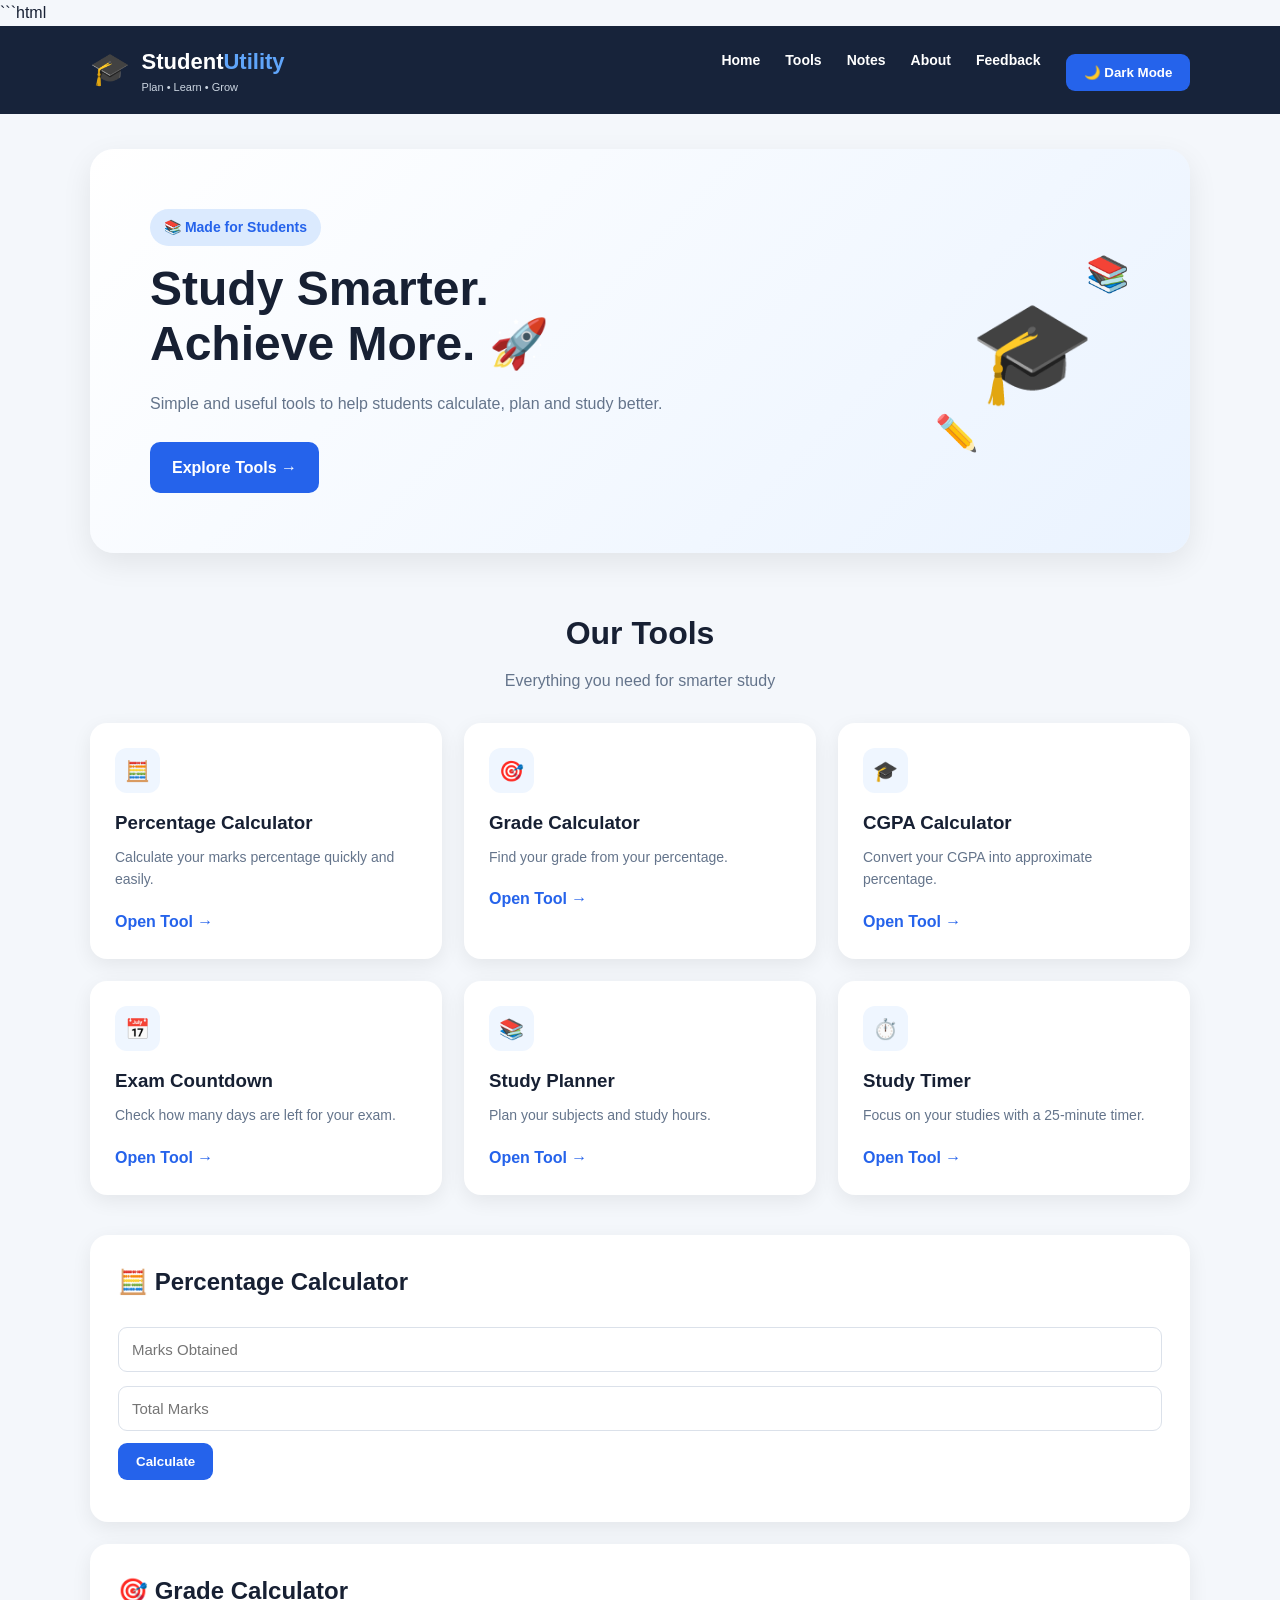
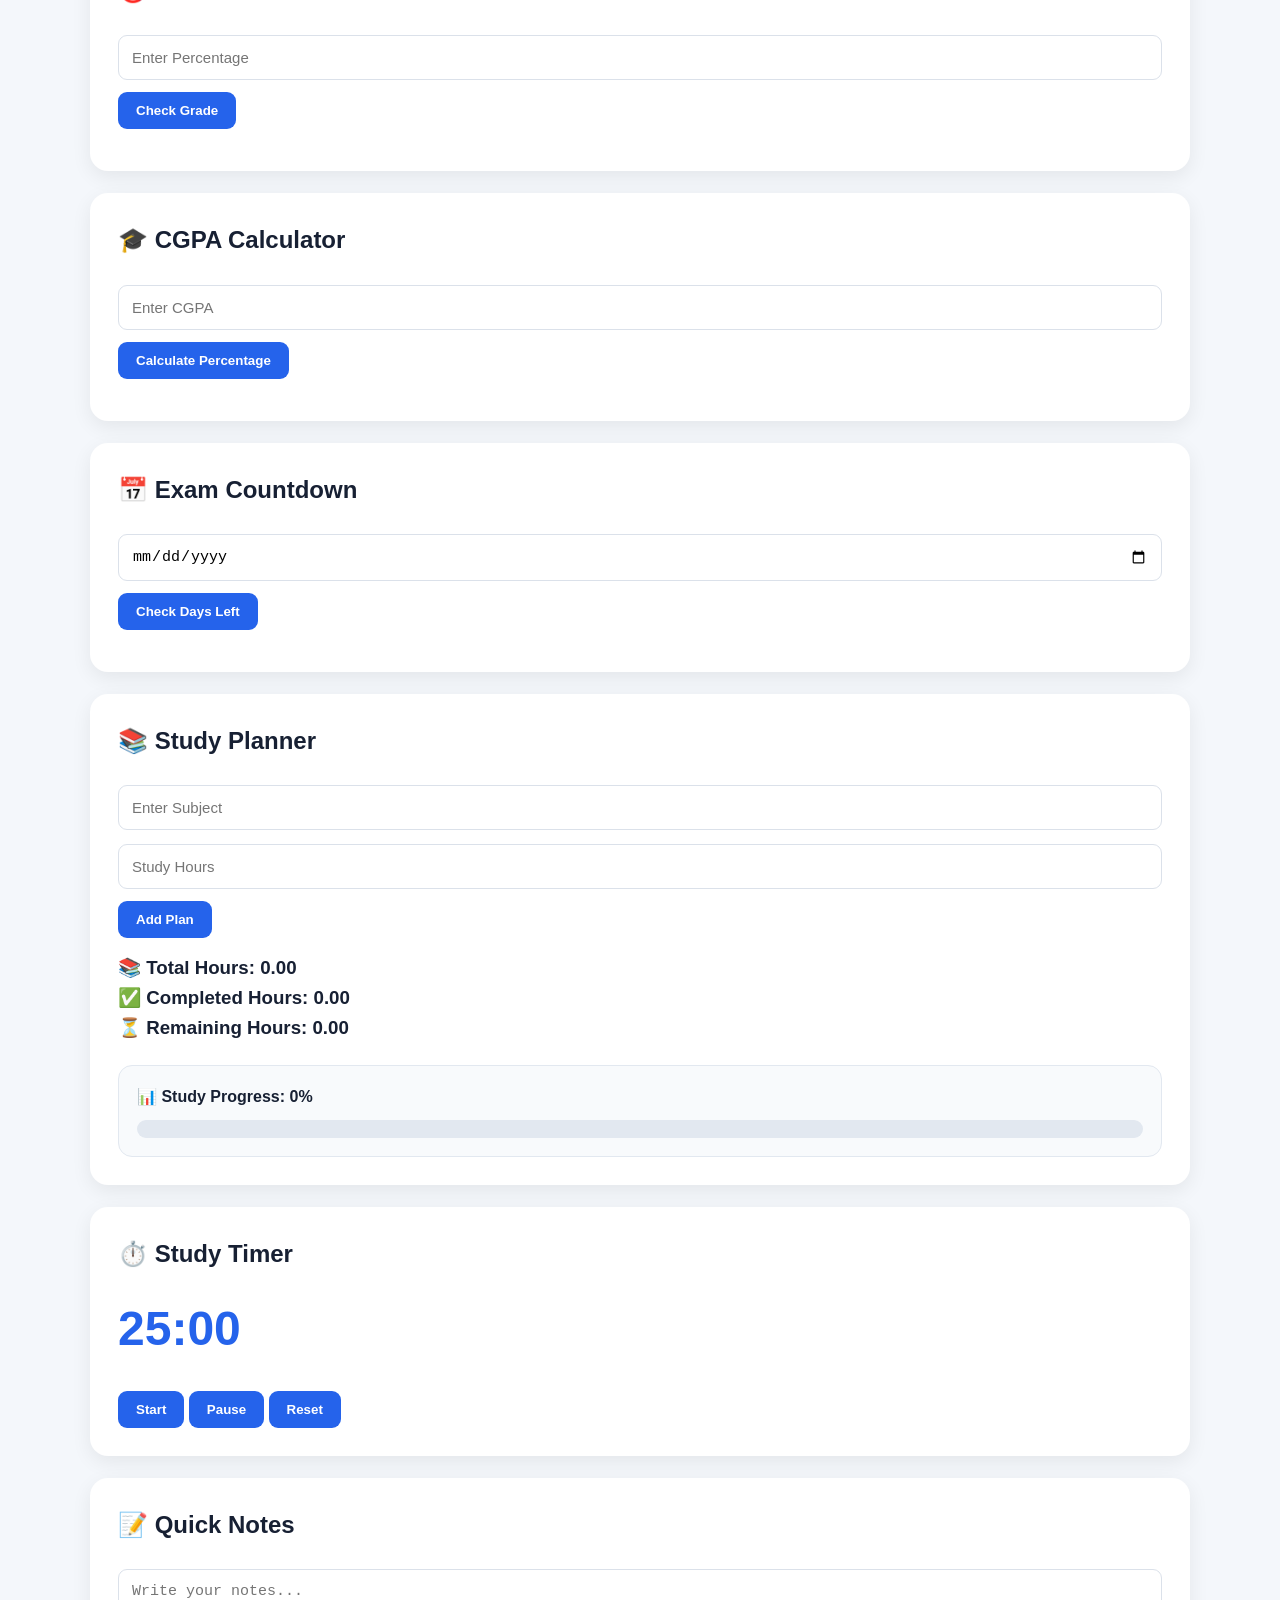
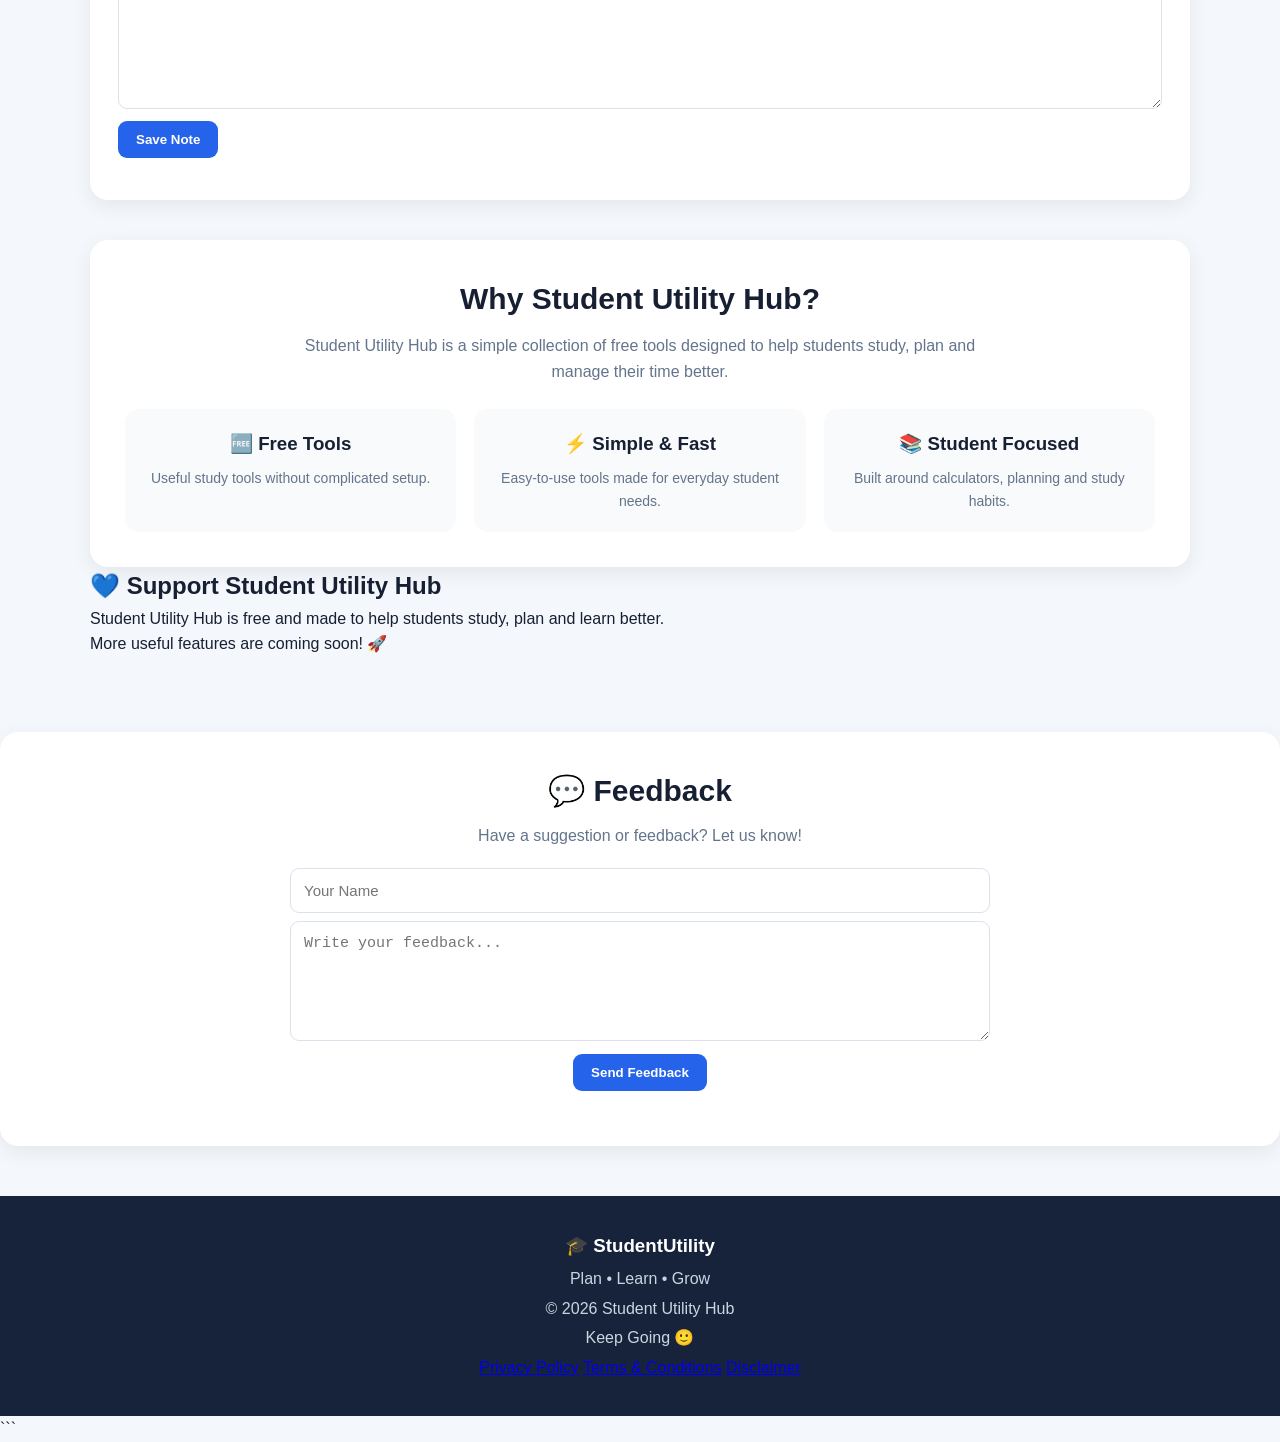
==== index.html @ b2cf3987 "Update index.html" ====
```html
<!DOCTYPE html>
<html lang="en">

<head>
    <meta charset="UTF-8">

    <meta name="viewport"
        content="width=device-width, initial-scale=1.0">

    <meta name="description"
        content="Student Utility Hub - Free calculators, study timer, notes, planner and exam countdown tools for students.">
    <meta name="google-site-verification" content="WSGTvMQneNK2S_D_7xHxpLK2YnnY4hCCUYfjPoecgow" />
    
    <meta name="keywords"
        content="student tools, percentage calculator, CGPA calculator, grade calculator, study planner, study timer">

    <meta name="author"
        content="Student Utility Hub">

    <meta name="robots"
        content="index, follow">

   <title>Student Utility Hub - Free Student Tools & Study Calculator</title>

    <link rel="stylesheet" href="style.css">
</head>

<body>

<header>

    <div class="brand">

        <div class="brand-icon">🎓</div>

        <div>
            <h1>Student<span>Utility</span></h1>
            <p>Plan • Learn • Grow</p>
        </div>

    </div>

    <nav>

        <a href="#home">Home</a>
        <a href="#tools">Tools</a>
        <a href="#notes">Notes</a>
        <a href="#about">About</a>
        <a href="#contact">Feedback</a>

        <button
            id="themeToggle"
            type="button"
            onclick="toggleTheme()">
            🌙 Dark Mode
        </button>

    </nav>

</header>


<main>

    <!-- HERO -->

    <section class="hero" id="home">

        <div class="hero-content">

            <span class="badge">
                📚 Made for Students
            </span>

            <h2>
                Study Smarter.<br>
                Achieve More. 🚀
            </h2>

            <p>
                Simple and useful tools to help students
                calculate, plan and study better.
            </p>

            <a href="#tools" class="hero-button">
                Explore Tools →
            </a>

        </div>

        <div class="hero-visual">
            🎓
            <span>📚</span>
            <span>✏️</span>
        </div>

    </section>


    <!-- TOOLS -->

    <section class="tools" id="tools">

        <h2>Our Tools</h2>

        <p class="section-subtitle">
            Everything you need for smarter study
        </p>

        <div class="tool-container">

            <!-- PERCENTAGE -->

            <div class="tool-card">

                <div class="tool-icon">
                    🧮
                </div>

                <h3>
                    Percentage Calculator
                </h3>

                <p>
                    Calculate your marks percentage
                    quickly and easily.
                </p>

                <a href="#percentage">
                    Open Tool →
                </a>

            </div>


            <!-- GRADE -->

            <div class="tool-card">

                <div class="tool-icon">
                    🎯
                </div>

                <h3>
                    Grade Calculator
                </h3>

                <p>
                    Find your grade from your
                    percentage.
                </p>

                <a href="#grade">
                    Open Tool →
                </a>

            </div>


            <!-- CGPA -->

            <div class="tool-card">

                <div class="tool-icon">
                    🎓
                </div>

                <h3>
                    CGPA Calculator
                </h3>

                <p>
                    Convert your CGPA into
                    approximate percentage.
                </p>

                <a href="#cgpa-section">
                    Open Tool →
                </a>

            </div>


            <!-- COUNTDOWN -->

            <div class="tool-card">

                <div class="tool-icon">
                    📅
                </div>

                <h3>
                    Exam Countdown
                </h3>

                <p>
                    Check how many days are
                    left for your exam.
                </p>

                <a href="#countdown">
                    Open Tool →
                </a>

            </div>


            <!-- PLANNER -->

            <div class="tool-card">

                <div class="tool-icon">
                    📚
                </div>

                <h3>
                    Study Planner
                </h3>

                <p>
                    Plan your subjects and
                    study hours.
                </p>

                <a href="#planner">
                    Open Tool →
                </a>

            </div>


            <!-- TIMER -->

            <div class="tool-card">

                <div class="tool-icon">
                    ⏱️
                </div>

                <h3>
                    Study Timer
                </h3>

                <p>
                    Focus on your studies with
                    a 25-minute timer.
                </p>

                <a href="#timer">
                    Open Tool →
                </a>

            </div>

        </div>

    </section>


    <!-- PERCENTAGE CALCULATOR -->

    <section class="calculator"
        id="percentage">

        <h2>
            🧮 Percentage Calculator
        </h2>

        <input
            type="number"
            id="obtained"
            placeholder="Marks Obtained">

        <input
            type="number"
            id="total"
            placeholder="Total Marks">

        <button
            type="button"
            onclick="calculatePercentage()">
            Calculate
        </button>

        <h3 id="result"></h3>

    </section>


    <!-- GRADE CALCULATOR -->

    <section class="calculator"
        id="grade">

        <h2>
            🎯 Grade Calculator
        </h2>

        <input
            type="number"
            id="gradeMarks"
            placeholder="Enter Percentage">

        <button
            type="button"
            onclick="calculateGrade()">
            Check Grade
        </button>

        <h3 id="gradeResult"></h3>

    </section>


    <!-- CGPA CALCULATOR -->

    <section class="calculator"
        id="cgpa-section">

        <h2>
            🎓 CGPA Calculator
        </h2>

        <input
            type="number"
            id="cgpaInput"
            min="0"
            max="10"
            step="0.01"
            placeholder="Enter CGPA">

        <button
            type="button"
            onclick="calculateCGPA()">
            Calculate Percentage
        </button>

        <h3 id="cgpaResult"></h3>

    </section>


    <!-- EXAM COUNTDOWN -->

    <section class="calculator"
        id="countdown">

        <h2>
            📅 Exam Countdown
        </h2>

        <input
            type="date"
            id="examDate">

        <button
            type="button"
            onclick="calculateCountdown()">
            Check Days Left
        </button>

        <h3 id="countdownResult"></h3>

    </section>


    <!-- STUDY PLANNER -->

    <section class="planner"
        id="planner">

        <h2>
            📚 Study Planner
        </h2>

        <input
            type="text"
            id="subject"
            placeholder="Enter Subject">

        <input
            type="number"
            id="hours"
            placeholder="Study Hours">

        <button
            type="button"
            onclick="addPlan()">
            Add Plan
        </button>

        <div id="planList"></div>

        <h3 id="totalHours">
            Total Study Hours: 0
        </h3>

        <div class="progress-box">

            <p id="progressText">
                📊 Study Progress: 0%
            </p>

            <div class="progress-bar">
                <div id="progressFill"></div>
            </div>

        </div>

    </section>


    <!-- TIMER -->

    <section class="timer"
        id="timer">

        <h2>
            ⏱️ Study Timer
        </h2>

        <div id="time">
            25:00
        </div>

        <button
            type="button"
            onclick="startTimer()">
            Start
        </button>

        <button
            type="button"
            onclick="pauseTimer()">
            Pause
        </button>

        <button
            type="button"
            onclick="resetTimer()">
            Reset
        </button>

    </section>


    <!-- NOTES -->

    <section class="notes"
        id="notes">

        <h2>
            📝 Quick Notes
        </h2>

        <textarea
            id="noteText"
            placeholder="Write your notes..."></textarea>

        <button
            type="button"
            onclick="saveNote()">
            Save Note
        </button>

        <p id="noteStatus"></p>

    </section>


    <!-- ABOUT SECTION -->

    <section class="about"
        id="about">

        <h2>
            Why Student Utility Hub?
        </h2>

        <p>
            Student Utility Hub is a simple collection of free
            tools designed to help students study, plan and
            manage their time better.
        </p>

        <div class="about-cards">

            <div class="about-card">

                <h3>
                    🆓 Free Tools
                </h3>

                <p>
                    Useful study tools without complicated setup.
                </p>

            </div>


            <div class="about-card">

                <h3>
                    ⚡ Simple & Fast
                </h3>

                <p>
                    Easy-to-use tools made for everyday student needs.
                </p>

            </div>


            <div class="about-card">

                <h3>
                    📚 Student Focused
                </h3>

                <p>
                    Built around calculators, planning and study habits.
                </p>

            </div>

        </div>

    </section>


    <!-- SUPPORT SECTION -->

    <section class="support">

        <h2>
            💙 Support Student Utility Hub
        </h2>

        <p>
            Student Utility Hub is free and made to help students
            study, plan and learn better.
        </p>

        <p>
            More useful features are coming soon! 🚀
        </p>

    </section>

</main>


<!-- CONTACT / FEEDBACK -->

<section class="contact"
    id="contact">

    <h2>
        💬 Feedback
    </h2>

    <p>
        Have a suggestion or feedback?
        Let us know!
    </p>

    <input
        type="text"
        id="feedbackName"
        placeholder="Your Name">

    <textarea
        id="feedbackText"
        placeholder="Write your feedback..."></textarea>

    <button
        type="button"
        onclick="sendFeedback()">
        Send Feedback
    </button>

    <p id="feedbackStatus"></p>

</section>


<!-- FOOTER -->

<footer>

    <div>

        <h3>
            🎓 StudentUtility
        </h3>

        <p>
            Plan • Learn • Grow
        </p>

    </div>

    <p>
        © 2026 Student Utility Hub
    </p>

    <p>
        Keep Going 🙂
    </p>
<div class="footer-links">

    <a href="privacy.html">Privacy Policy</a>

    <a href="terms.html">Terms & Conditions</a>

    <a href="disclaimer.html">Disclaimer</a>

</div>
</footer>


<script src="script.js"></script>

</body>

</html>
```
---- style.css ----
* {
    box-sizing: border-box;
    margin: 0;
    padding: 0;
}

html {
    scroll-behavior: smooth;
}

body {
    font-family: Arial, sans-serif;
    background: #f4f7fb;
    color: #172033;
    line-height: 1.6;
}

/* HEADER */

header {
    background: #17233a;
    color: white;
    padding: 18px 7%;
    display: flex;
    align-items: center;
    justify-content: space-between;
}

.brand {
    display: flex;
    align-items: center;
    gap: 12px;
}

.brand-icon {
    font-size: 32px;
}

.brand h1 {
    font-size: 22px;
}

.brand h1 span {
    color: #60a5fa;
}

.brand p {
    font-size: 11px;
    color: #cbd5e1;
}

nav {
    display: flex;
    gap: 25px;
}

nav a {
    color: white;
    text-decoration: none;
    font-weight: bold;
    font-size: 14px;
}

nav a:hover {
    color: #60a5fa;
}


/* MAIN */

main {
    max-width: 1150px;
    margin: auto;
    padding: 35px 25px;
}


/* HERO */

.hero {
    min-height: 380px;
    background: linear-gradient(135deg, #ffffff, #eaf3ff);
    border-radius: 24px;
    padding: 60px;
    display: flex;
    align-items: center;
    justify-content: space-between;
    box-shadow: 0 10px 30px rgba(0, 0, 0, 0.08);
    margin-bottom: 55px;
}

.hero-content {
    max-width: 600px;
}

.badge {
    display: inline-block;
    background: #dbeafe;
    color: #2563eb;
    padding: 7px 14px;
    border-radius: 20px;
    font-size: 14px;
    font-weight: bold;
    margin-bottom: 15px;
}

.hero h2 {
    font-size: 48px;
    line-height: 1.15;
    margin-bottom: 20px;
}

.hero-content > p:not(.badge) {
    color: #64748b;
    margin-bottom: 25px;
}

.hero-button {
    display: inline-block;
    background: #2563eb;
    color: white;
    padding: 13px 22px;
    border-radius: 10px;
    text-decoration: none;
    font-weight: bold;
}

.hero-button:hover {
    background: #1d4ed8;
}

.hero-visual {
    font-size: 100px;
    position: relative;
    padding: 35px;
}

.hero-visual span {
    position: absolute;
    font-size: 35px;
}

.hero-visual span:first-of-type {
    top: 10px;
    right: 0;
}

.hero-visual span:last-of-type {
    bottom: 5px;
    left: 0;
}


/* TOOLS */

.tools {
    margin-bottom: 40px;
}

.tools h2 {
    text-align: center;
    font-size: 32px;
}

.section-subtitle {
    text-align: center;
    color: #64748b;
    margin: 8px 0 30px;
}

.tool-container {
    display: grid;
    grid-template-columns: repeat(3, 1fr);
    gap: 22px;
}

.tool-card {
    background: white;
    padding: 25px;
    border-radius: 17px;
    box-shadow: 0 6px 20px rgba(0, 0, 0, 0.07);
    transition: 0.25s;
}

.tool-card:hover {
    transform: translateY(-6px);
    box-shadow: 0 12px 28px rgba(0, 0, 0, 0.12);
}

.tool-icon {
    width: 45px;
    height: 45px;
    display: flex;
    align-items: center;
    justify-content: center;
    background: #eff6ff;
    color: #2563eb;
    border-radius: 12px;
    font-weight: bold;
    font-size: 20px;
    margin-bottom: 15px;
}

.tool-card h3 {
    margin-bottom: 8px;
}

.tool-card p {
    color: #64748b;
    font-size: 14px;
    margin-bottom: 18px;
}

.tool-card a {
    color: #2563eb;
    font-weight: bold;
    text-decoration: none;
}


/* CALCULATORS */

.calculator,
.planner,
.timer,
.notes {
    background: white;
    padding: 28px;
    border-radius: 18px;
    margin-top: 22px;
    box-shadow: 0 6px 20px rgba(0, 0, 0, 0.07);
}

.calculator h2,
.planner h2,
.timer h2,
.notes h2 {
    margin-bottom: 18px;
}

input,
textarea {
    width: 100%;
    padding: 13px;
    margin: 7px 0;
    border: 1px solid #dbe1ea;
    border-radius: 9px;
    font-size: 15px;
    outline: none;
}

input:focus,
textarea:focus {
    border-color: #2563eb;
}

textarea {
    min-height: 140px;
    resize: vertical;
}

button {
    border: none;
    background: #2563eb;
    color: white;
    padding: 11px 18px;
    border-radius: 9px;
    cursor: pointer;
    font-weight: bold;
    margin-top: 5px;
}

button:hover {
    background: #1d4ed8;
    transform: translateY(-1px);
}

#time {
    font-size: 48px;
    font-weight: bold;
    margin: 18px 0;
    color: #2563eb;
}


/* FOOTER */

footer {
    margin-top: 50px;
    padding: 35px 20px;
    background: #17233a;
    color: white;
    text-align: center;
}

footer h3 {
    margin-bottom: 5px;
}

footer p {
    color: #cbd5e1;
    margin: 4px;
}


/* MOBILE */

@media (max-width: 750px) {

    header {
        flex-direction: column;
        gap: 15px;
        text-align: center;
    }

    nav {
        gap: 15px;
    }

    main {
        padding: 20px 14px;
    }

    .hero {
        padding: 40px 25px;
        text-align: center;
        flex-direction: column;
    }

    .hero h2 {
        font-size: 36px;
    }

    .hero-visual {
        font-size: 70px;
    }

    .tool-container {
        grid-template-columns: 1fr;
    }

       .calculator,
    .planner,
    .timer,
    .notes {
        padding: 22px;
    }

} /* MOBILE MEDIA END */


/* =========================
   STEP 21 - FINAL POLISH
========================= */
.calculator,
.planner,
.timer,
.notes {
    transition: transform 0.25s ease, box-shadow 0.25s ease;
}

.calculator:hover,
.planner:hover,
.timer:hover,
.notes:hover {
    transform: translateY(-3px);
    box-shadow: 0 12px 30px rgba(0, 0, 0, 0.10);
}

button {
    transition: all 0.2s ease;
}

button:active {
    transform: scale(0.97);
}

input,
textarea {
    transition: border-color 0.2s ease, box-shadow 0.2s ease;
}

input:focus,
textarea:focus {
    box-shadow: 0 0 0 3px rgba(37, 99, 235, 0.10);
}

#result,
#gradeResult,
#cgpaResult,
#countdownResult,
#noteStatus {
    margin-top: 14px;
    font-weight: bold;
}

#planList {
    margin-top: 15px;
}

#planList p,
#planList div {
    background: #eff6ff;
    padding: 10px 12px;
    border-radius: 8px;
    margin-top: 8px;
}

@media (max-width: 500px) {

    .hero h2 {
        font-size: 30px;
    }

    .hero {
        min-height: 330px;
    }

    nav {
        flex-wrap: wrap;
        justify-content: center;
    }

    button {
        width: 100%;
    }

    #time {
        font-size: 40px;
    }
}
/* =========================
   DARK MODE
========================= */

body.dark-mode {
    background: #0f172a;
    color: #e2e8f0;
}

body.dark-mode header {
    background: #020617;
}

body.dark-mode .hero {
    background: linear-gradient(135deg, #1e293b, #172554);
}

body.dark-mode .hero-content > p:not(.badge),
body.dark-mode .section-subtitle,
body.dark-mode .tool-card p {
    color: #cbd5e1;
}

body.dark-mode .tool-card,
body.dark-mode .calculator,
body.dark-mode .planner,
body.dark-mode .timer,
body.dark-mode .notes {
    background: #1e293b;
    color: #e2e8f0;
}

body.dark-mode input,
body.dark-mode textarea {
    background: #0f172a;
    color: #e2e8f0;
    border-color: #475569;
}

body.dark-mode input::placeholder,
body.dark-mode textarea::placeholder {
    color: #94a3b8;
}

body.dark-mode footer {
    background: #020617;
}

body.dark-mode .tool-icon {
    background: #172554;
}

body.dark-mode #time {
    color: #60a5fa;
}
/* =========================
   STEP 26 - PLANNER POLISH
========================= */

.progress-box {
    margin-top: 22px;
    padding: 18px;
    background: #f8fafc;
    border-radius: 14px;
    border: 1px solid #e2e8f0;
}

.progress-box p {
    font-size: 16px;
    font-weight: bold;
    margin-bottom: 10px;
}

.progress-bar {
    width: 100%;
    height: 18px;
    background: #e2e8f0;
    border-radius: 20px;
    overflow: hidden;
}

#progressFill {
    height: 100%;
    width: 0%;
    background: linear-gradient(90deg, #2563eb, #60a5fa);
    border-radius: 20px;
    transition: width 0.5s ease;
}

/* Planner buttons */

#planList button {
    width: auto;
    margin-top: 0;
    padding: 7px 12px;
    font-size: 13px;
}

/* Dark mode */

body.dark-mode .progress-box {
    background: #172554;
    border-color: #334155;
}

body.dark-mode .progress-bar {
    background: #334155;
}

body.dark-mode #planList div {
    color: #172033;
}
/* =========================
   STEP 27 - ABOUT DESIGN
========================= */

.about {
    background: white;
    padding: 35px;
    margin-top: 40px;
    border-radius: 18px;
    text-align: center;
    box-shadow: 0 6px 20px rgba(0, 0, 0, 0.07);
}

.about h2 {
    font-size: 30px;
    margin-bottom: 10px;
}

.about > p {
    max-width: 700px;
    margin: 0 auto 25px;
    color: #64748b;
}

.about-cards {
    display: grid;
    grid-template-columns: repeat(3, 1fr);
    gap: 18px;
}

.about-card {
    background: #f8fafc;
    padding: 20px;
    border-radius: 14px;
}

.about-card h3 {
    margin-bottom: 8px;
}

.about-card p {
    color: #64748b;
    font-size: 14px;
}

body.dark-mode .about {
    background: #1e293b;
}

body.dark-mode .about-card {
    background: #172554;
}

body.dark-mode .about > p,
body.dark-mode .about-card p {
    color: #cbd5e1;
}

@media (max-width: 750px) {
    .about-cards {
        grid-template-columns: 1fr;
    }
}
/* =========================
   STEP 28 - FEEDBACK DESIGN
========================= */

.contact {
    background: white;
    padding: 35px;
    margin-top: 40px;
    border-radius: 18px;
    text-align: center;
    box-shadow: 0 6px 20px rgba(0, 0, 0, 0.07);
}

.contact h2 {
    font-size: 30px;
    margin-bottom: 8px;
}

.contact > p {
    color: #64748b;
    margin-bottom: 20px;
}

.contact input,
.contact textarea {
    max-width: 700px;
    margin: 8px auto;
    display: block;
}

.contact textarea {
    min-height: 120px;
}

#feedbackStatus {
    margin-top: 15px;
    font-weight: bold;
}

body.dark-mode .contact {
    background: #1e293b;
}

body.dark-mode .contact > p {
    color: #cbd5e1;
}

@media (max-width: 750px) {
    .contact {
        padding: 25px 18px;
    }
}
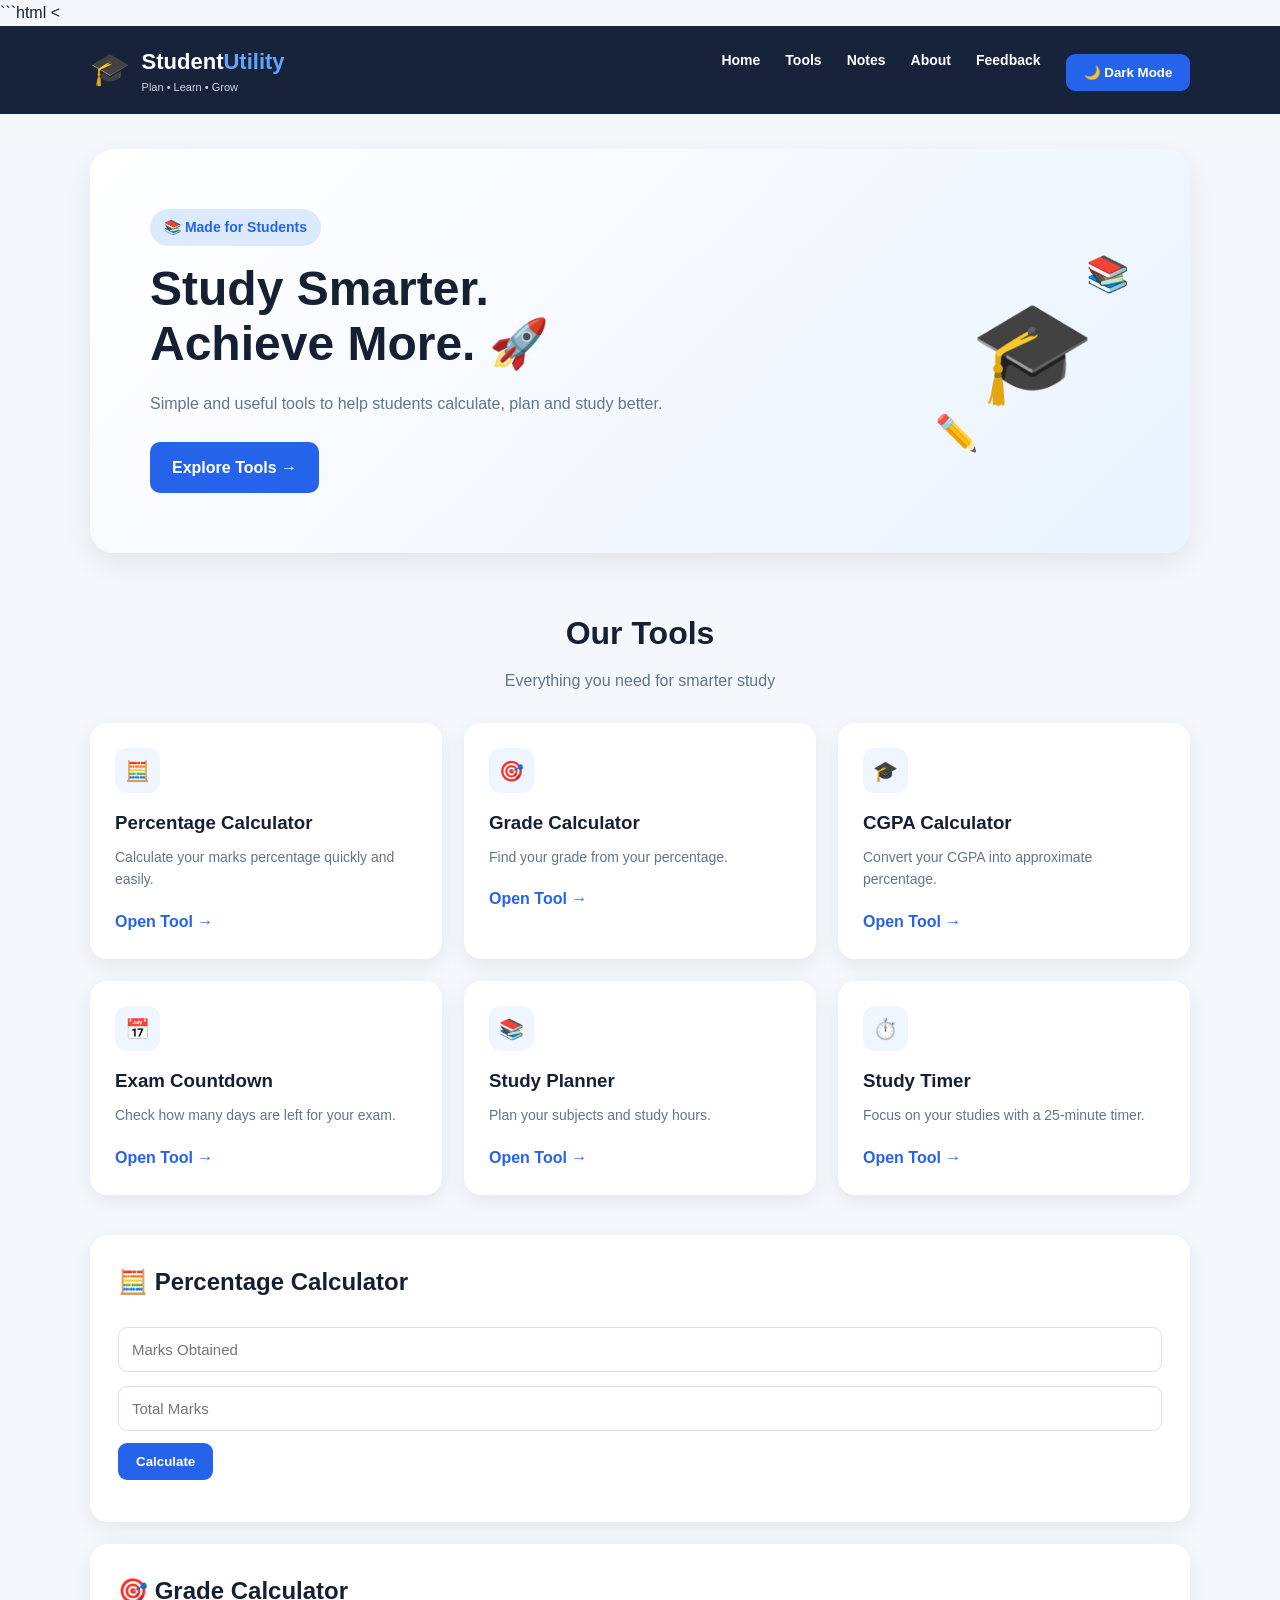
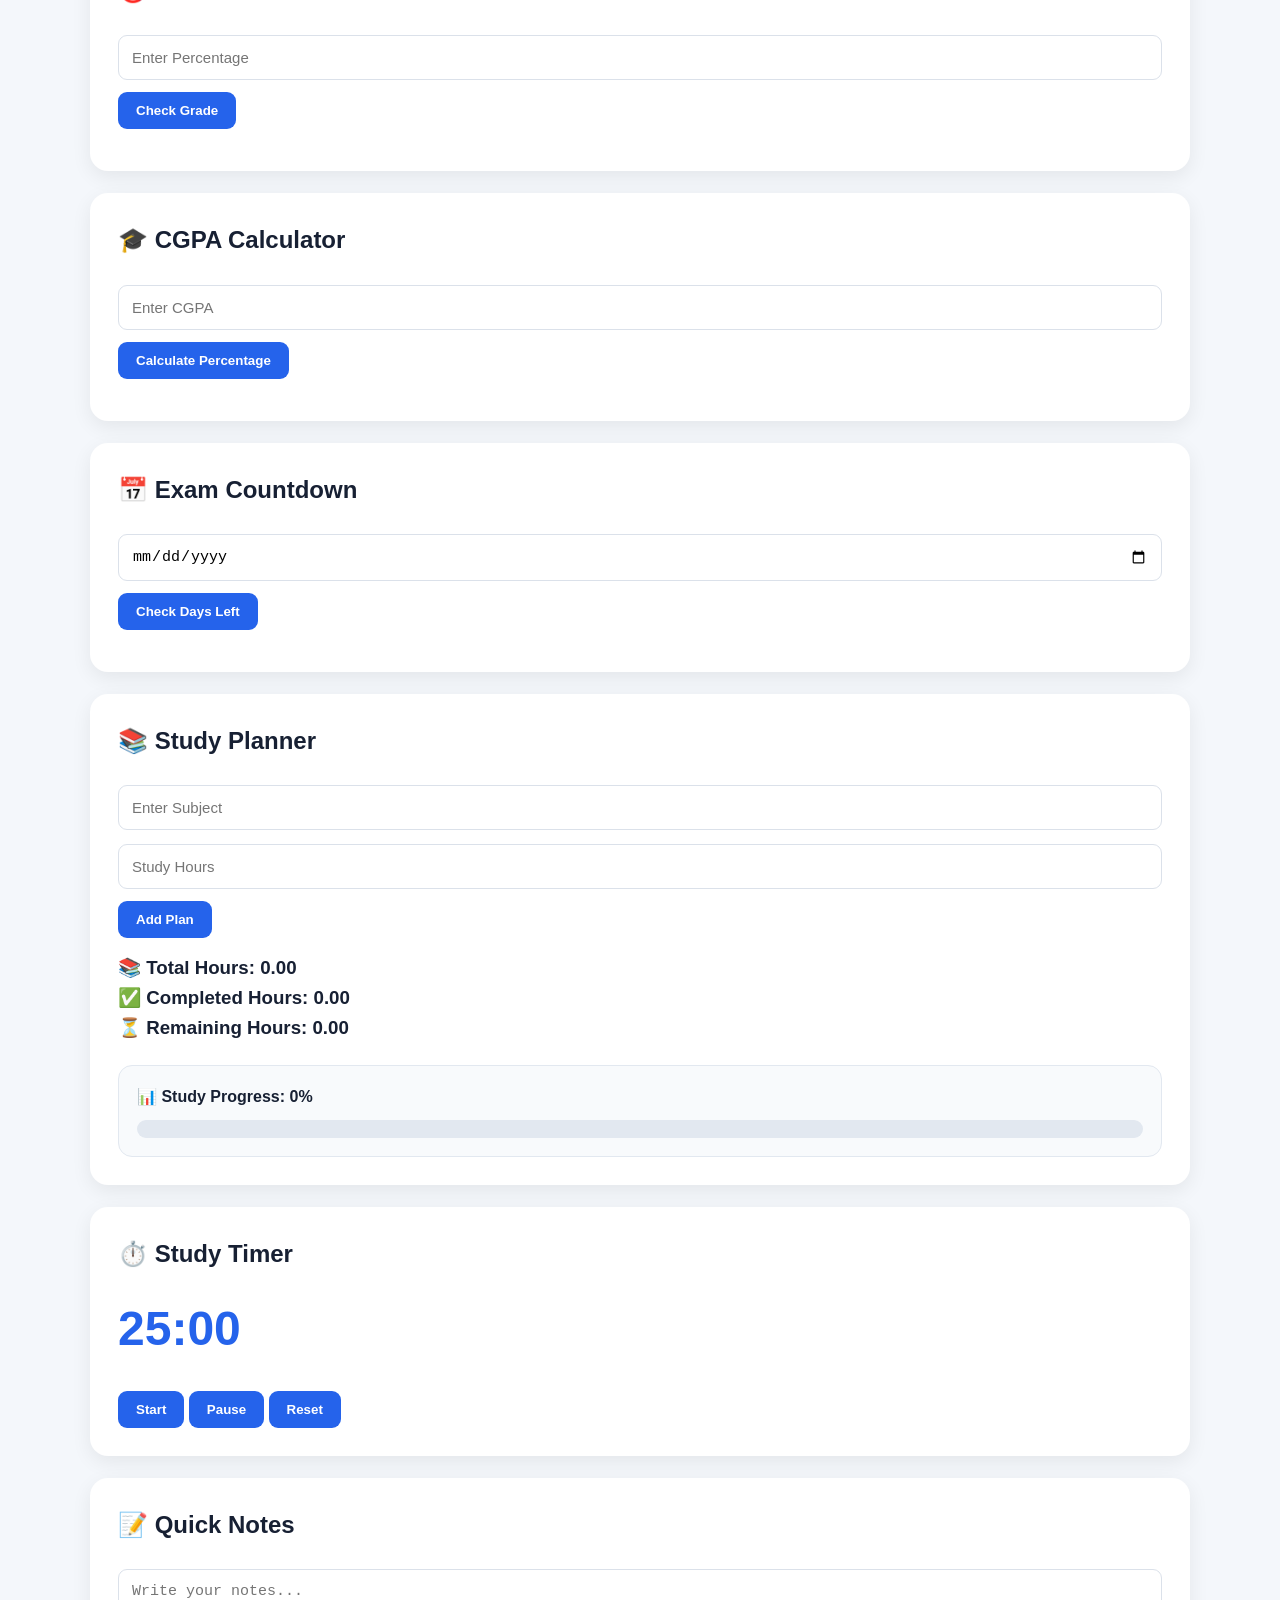
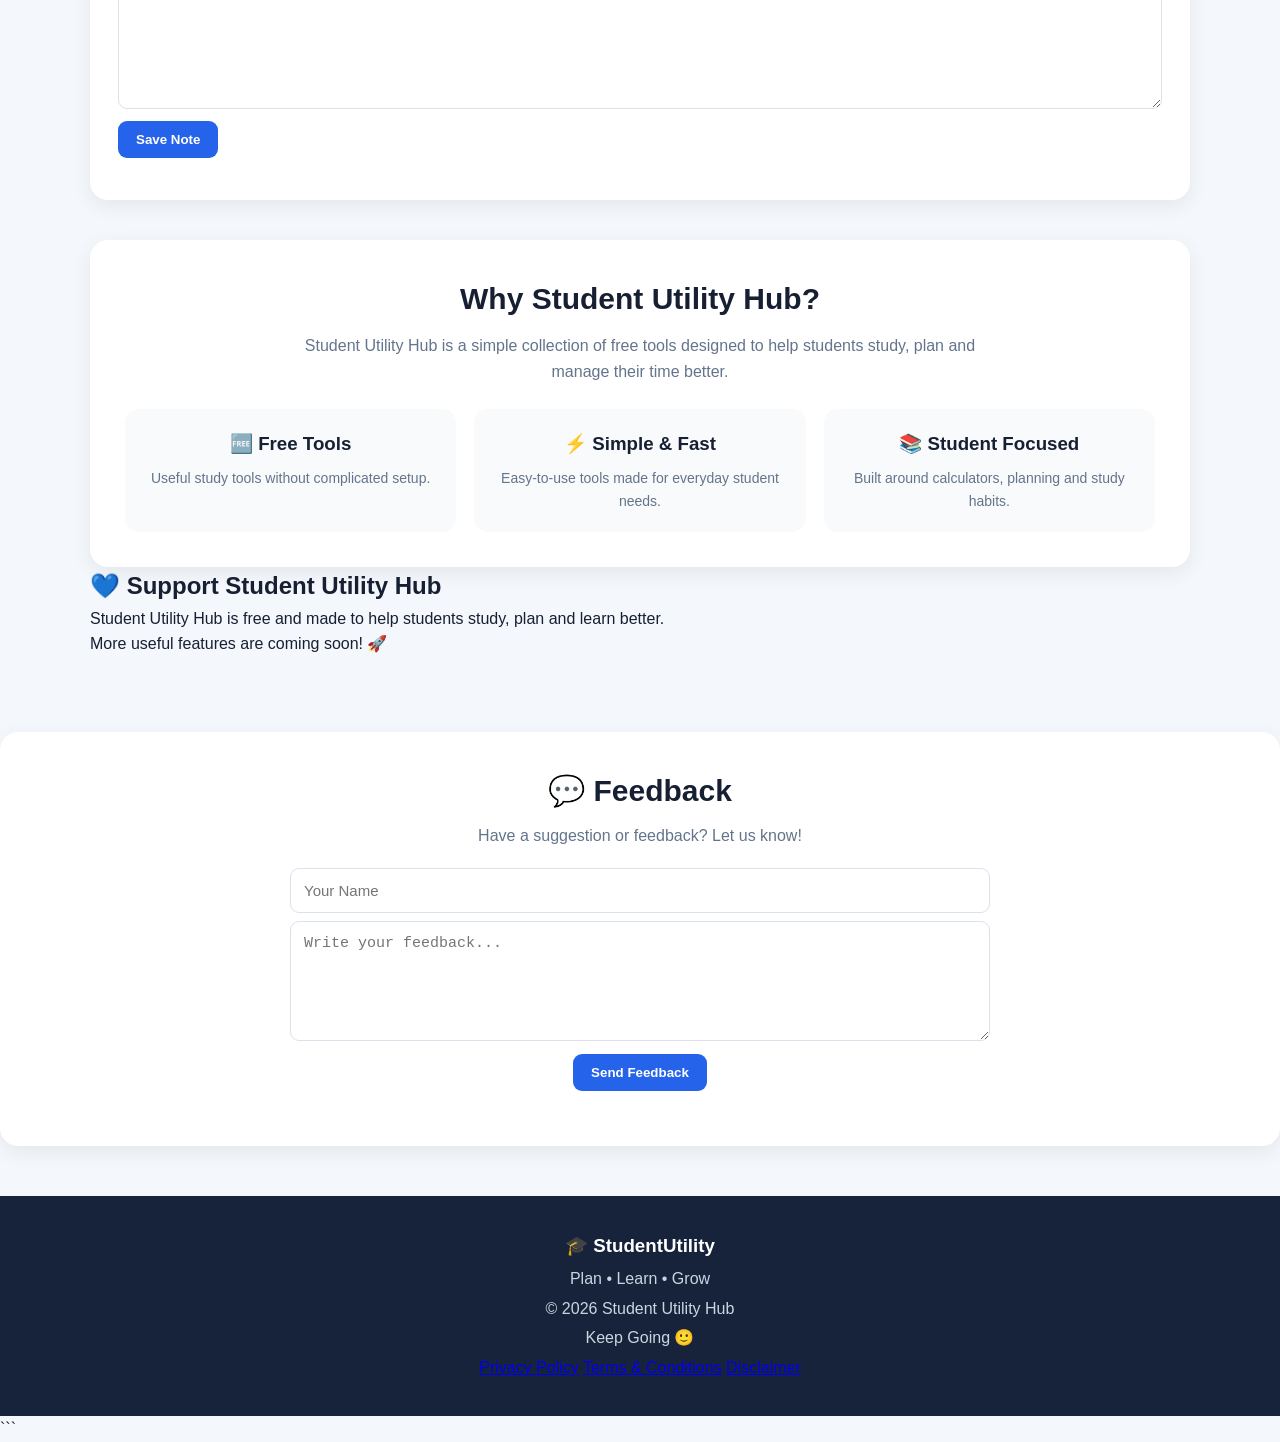
==== commit 31c7abd4: "Update index.html" ====
--- a/index.html
+++ b/index.html
@@ -8,8 +8,8 @@
     <meta name="viewport"
         content="width=device-width, initial-scale=1.0">
 
-    <meta name="description"
-        content="Student Utility Hub - Free calculators, study timer, notes, planner and exam countdown tools for students.">
+    <<meta name="description"
+content="Student Utility Hub provides free student tools including percentage, grade and CGPA calculators, exam countdown, study planner, timer and quick notes.">
     <meta name="google-site-verification" content="WSGTvMQneNK2S_D_7xHxpLK2YnnY4hCCUYfjPoecgow" />
     
     <meta name="keywords"
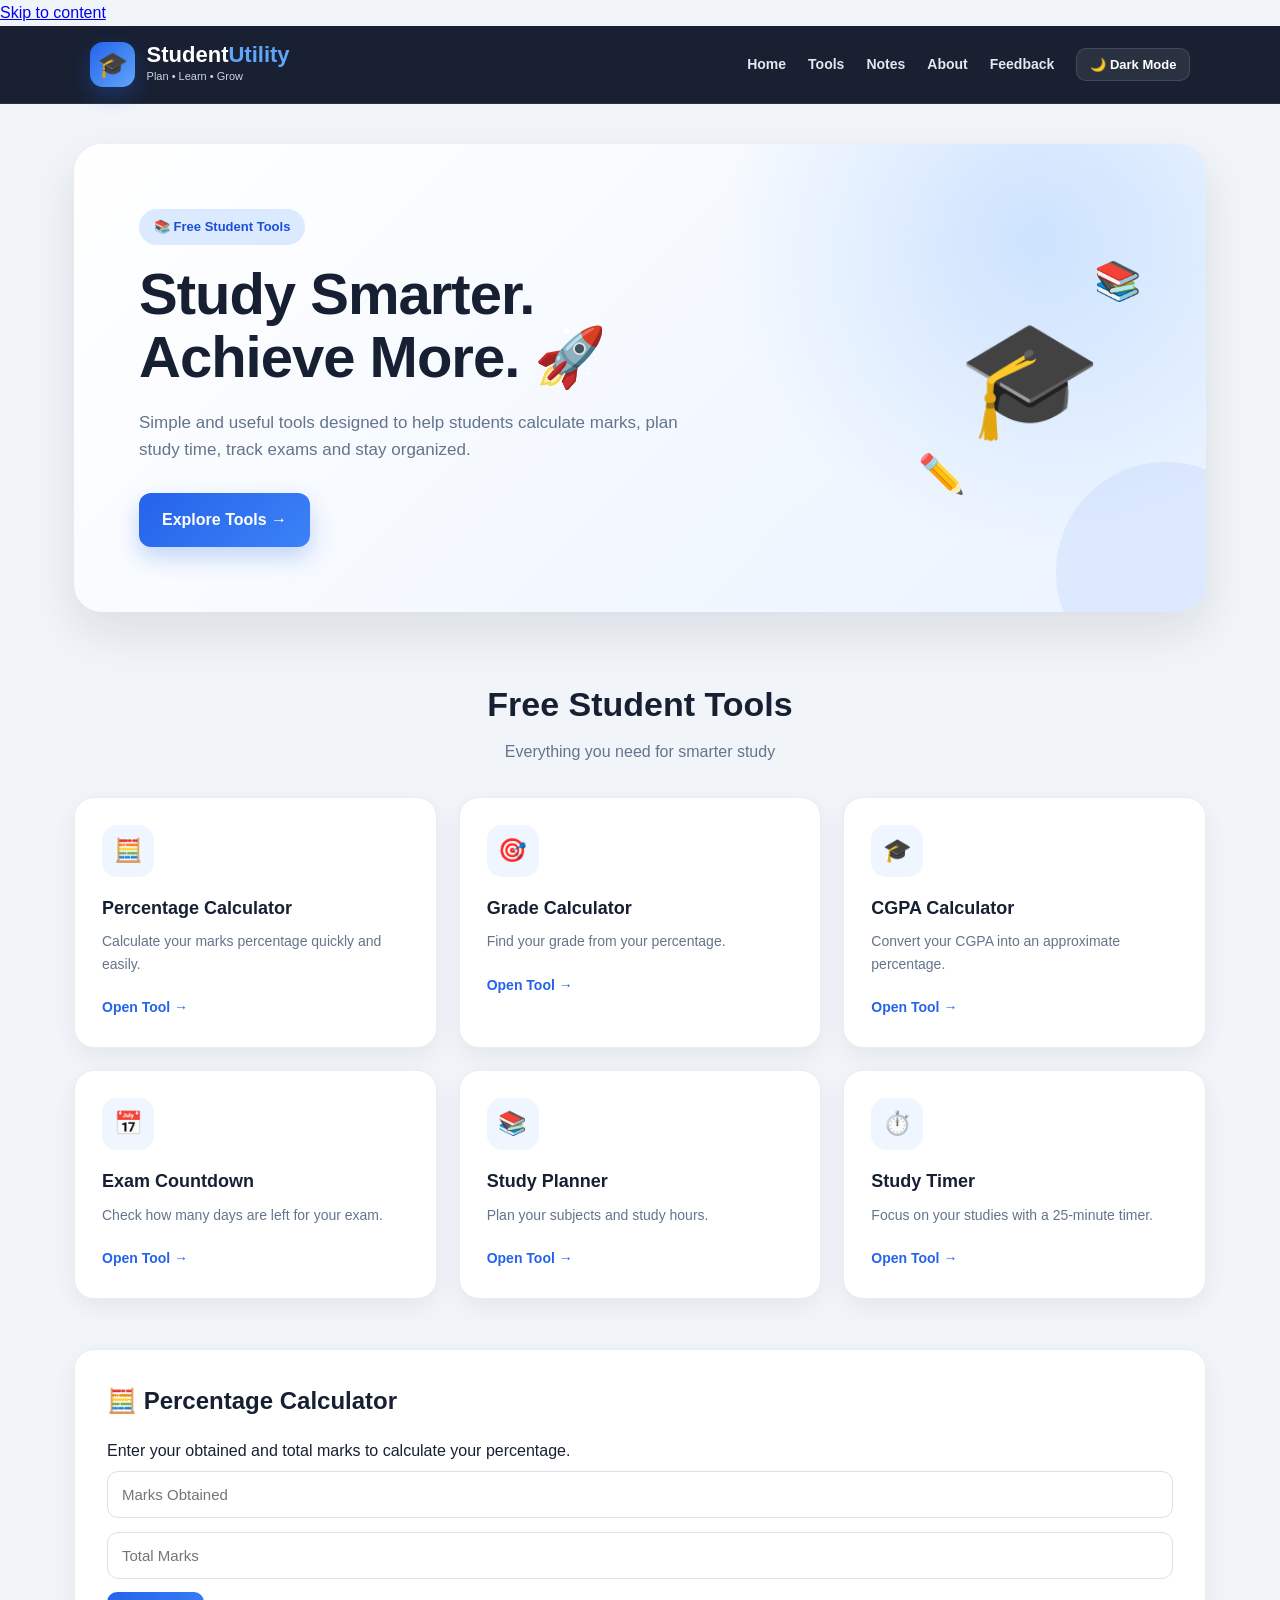
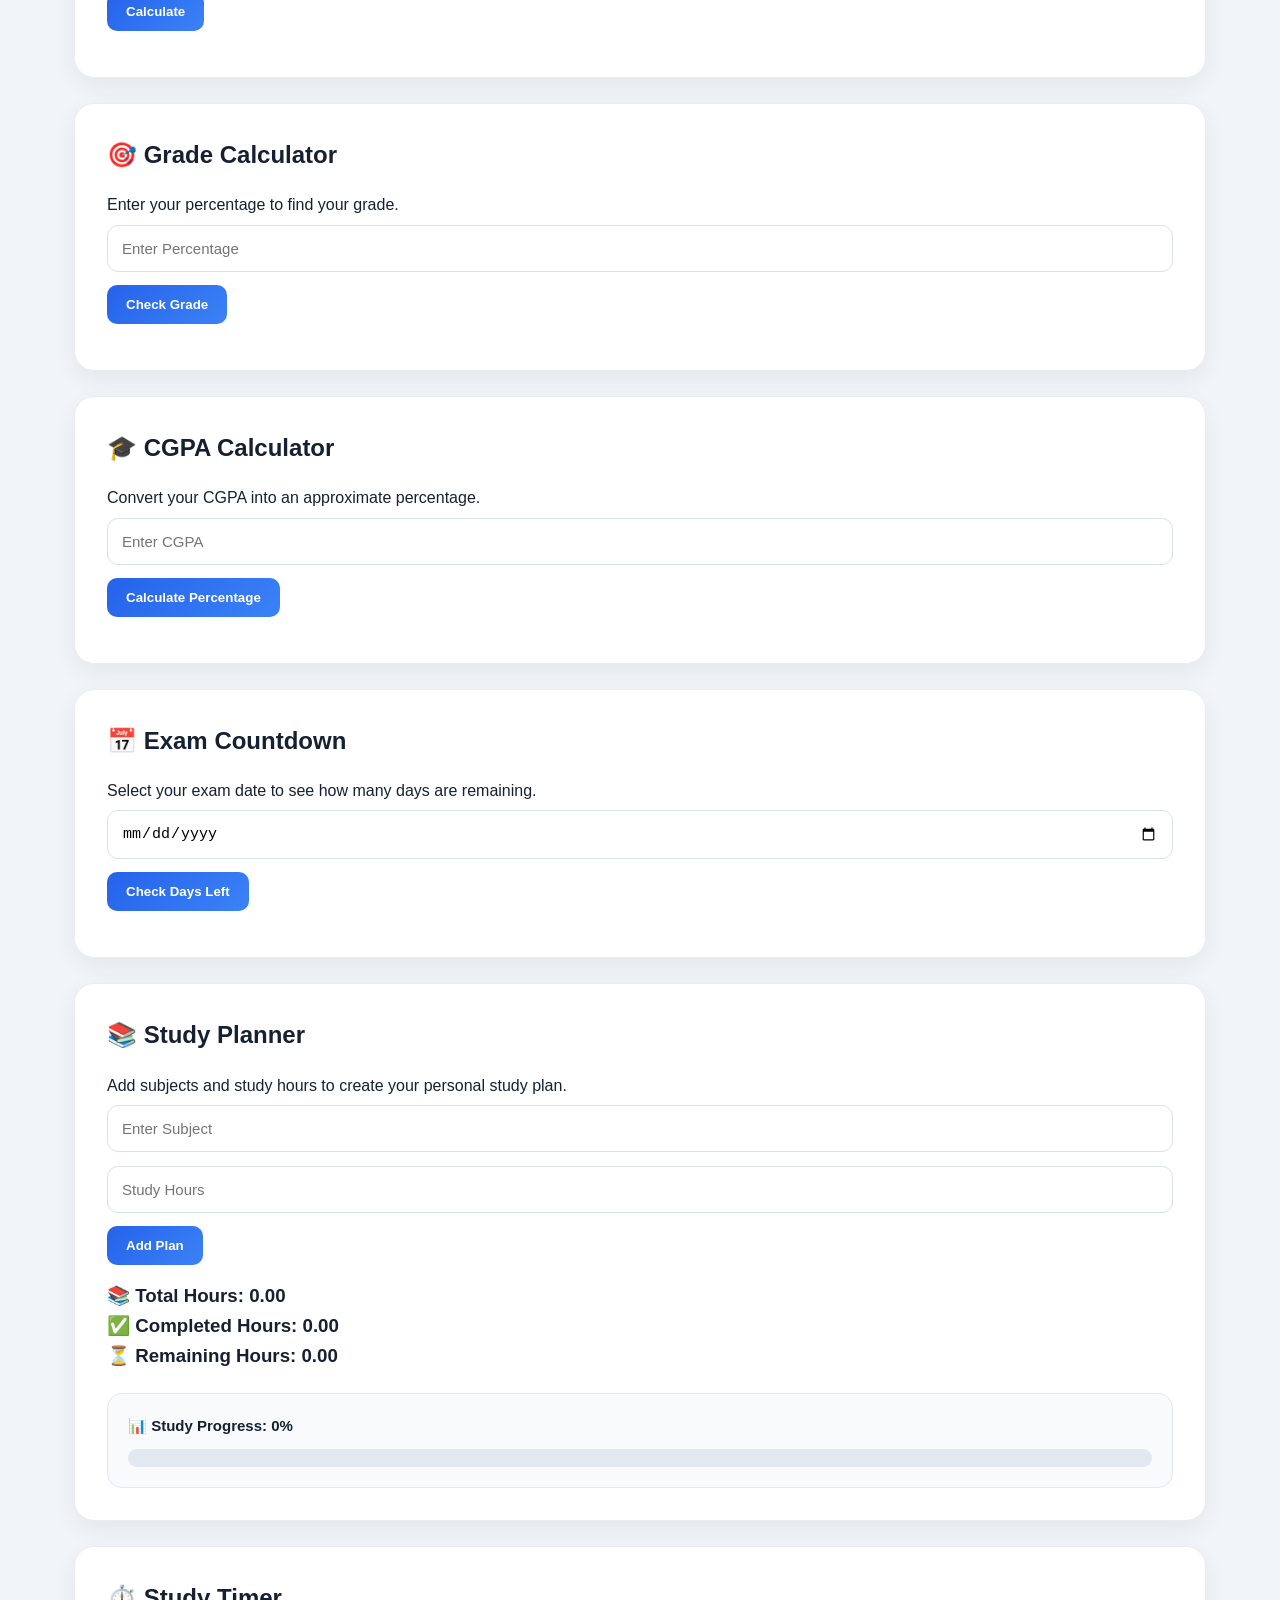
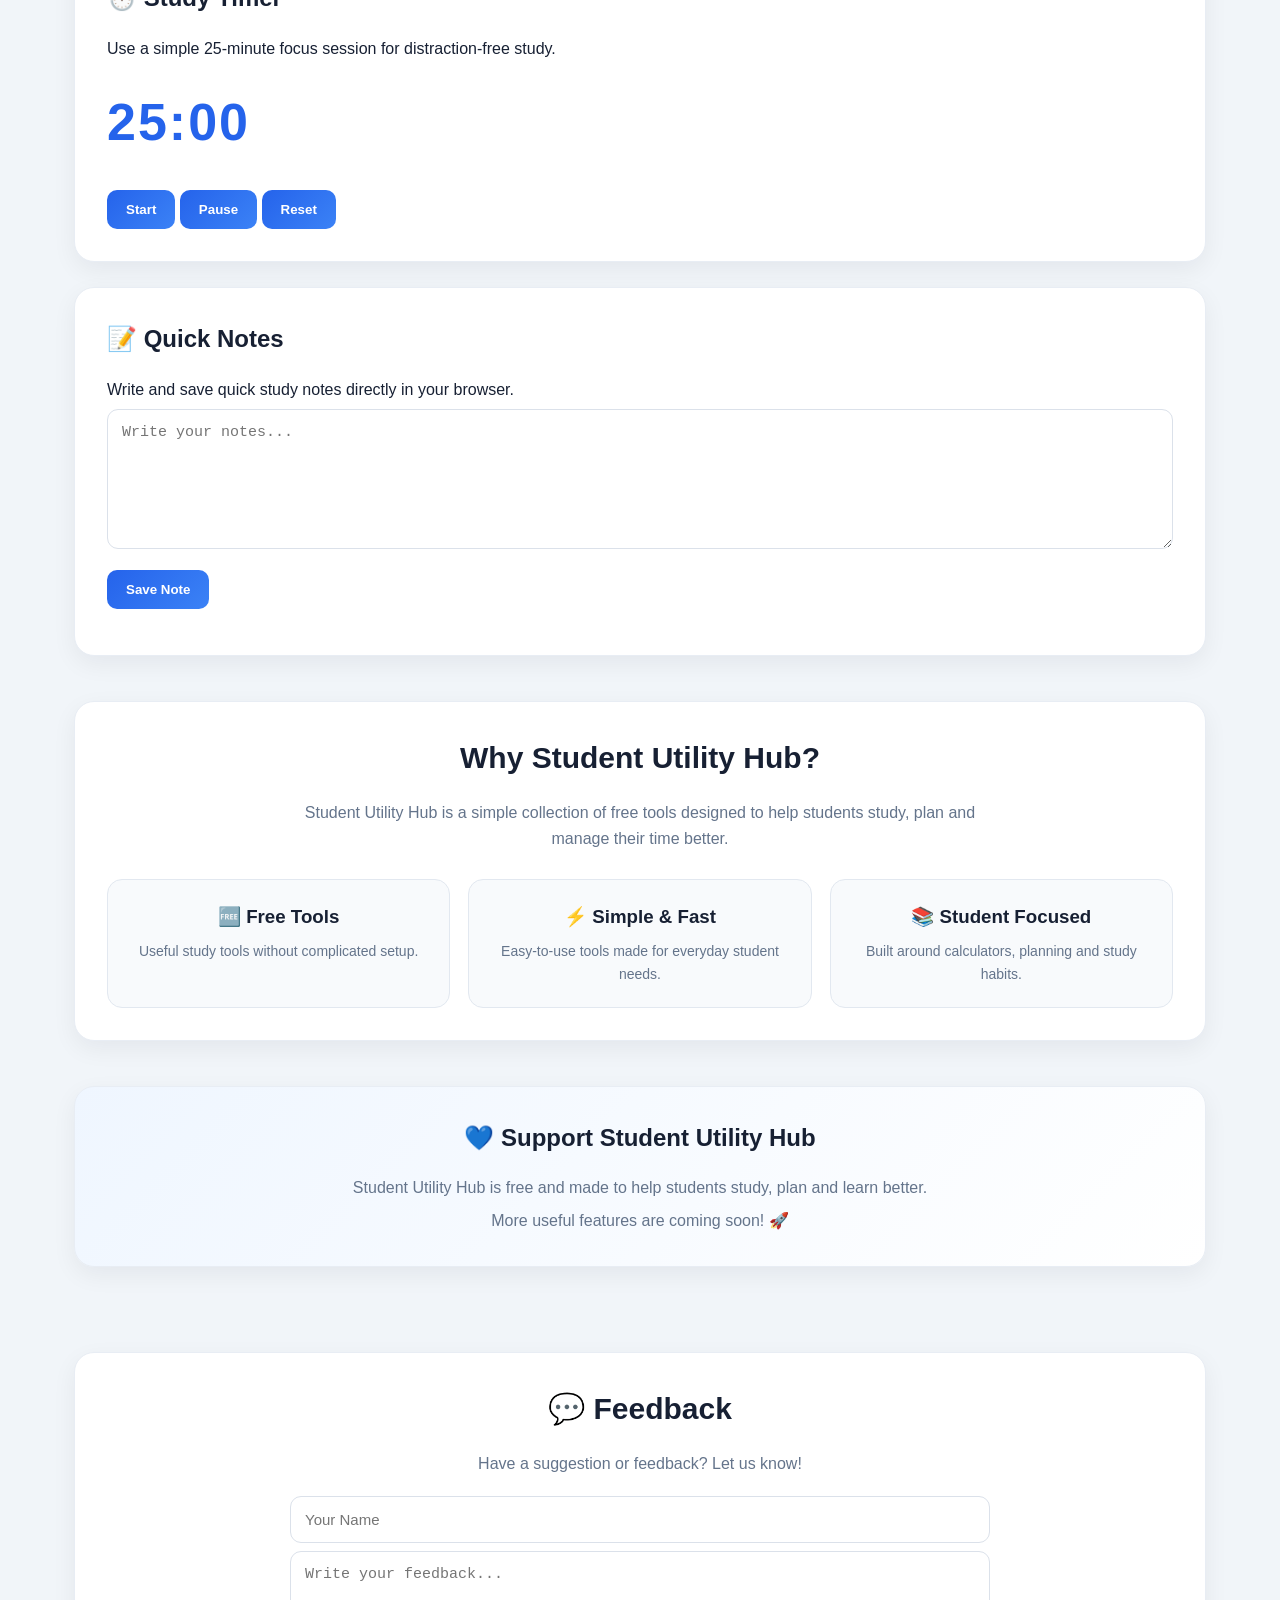
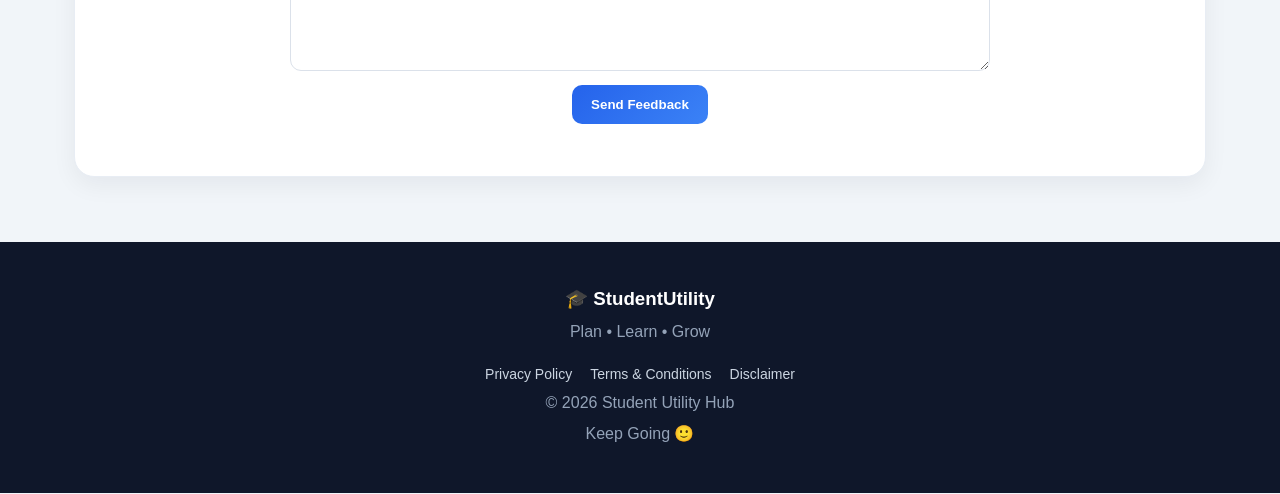
==== commit 14873511: "Update index.html" ====
--- a/index.html
+++ b/index.html
@@ -1,4 +1,3 @@
-```html
 <!DOCTYPE html>
 <html lang="en">
 
@@ -8,12 +7,14 @@
     <meta name="viewport"
         content="width=device-width, initial-scale=1.0">
 
-    <<meta name="description"
-content="Student Utility Hub provides free student tools including percentage, grade and CGPA calculators, exam countdown, study planner, timer and quick notes.">
-    <meta name="google-site-verification" content="WSGTvMQneNK2S_D_7xHxpLK2YnnY4hCCUYfjPoecgow" />
-    
+    <!-- SEO -->
+    <title>Student Utility Hub | Free Student Tools & Study Planner</title>
+
+    <meta name="description"
+        content="Student Utility Hub offers free student tools including percentage calculator, grade calculator, CGPA calculator, exam countdown, study planner, study timer and quick notes.">
+
     <meta name="keywords"
-        content="student tools, percentage calculator, CGPA calculator, grade calculator, study planner, study timer">
+        content="student tools, percentage calculator, CGPA calculator, grade calculator, exam countdown, study planner, study timer, student calculator">
 
     <meta name="author"
         content="Student Utility Hub">
@@ -21,39 +22,107 @@
     <meta name="robots"
         content="index, follow">
 
-   <title>Student Utility Hub - Free Student Tools & Study Calculator</title>
-
-    <link rel="stylesheet" href="style.css">
+    <meta name="googlebot"
+        content="index, follow">
+
+    <!-- Google Search Console Verification -->
+    <meta name="google-site-verification"
+        content="WSGTvMQneNK2S_D_7xHxpLK2YnnY4hCCUYfjPoecgow">
+
+    <!-- Theme -->
+    <meta name="theme-color"
+        content="#17233a">
+
+    <!-- Canonical URL -->
+    <link rel="canonical"
+        href="https://nirajsuthar0710.github.io/student-utility-hub/">
+
+    <!-- Open Graph -->
+    <meta property="og:title"
+        content="Student Utility Hub | Free Student Tools">
+
+    <meta property="og:description"
+        content="Free calculators, study planner, study timer, exam countdown and quick notes for students.">
+
+    <meta property="og:type"
+        content="website">
+
+    <meta property="og:url"
+        content="https://nirajsuthar0710.github.io/student-utility-hub/">
+
+    <!-- Stylesheet -->
+    <link rel="stylesheet"
+        href="style.css">
+
 </head>
 
+
 <body>
 
+<!-- Accessibility -->
+<a href="#main-content"
+   class="skip-link">
+    Skip to content
+</a>
+
+
+<!-- =========================
+     HEADER
+========================= -->
+
 <header>
 
     <div class="brand">
 
-        <div class="brand-icon">🎓</div>
+        <div class="brand-icon">
+            🎓
+        </div>
 
         <div>
-            <h1>Student<span>Utility</span></h1>
-            <p>Plan • Learn • Grow</p>
+
+            <h1>
+                Student<span>Utility</span>
+            </h1>
+
+            <p>
+                Plan • Learn • Grow
+            </p>
+
         </div>
 
     </div>
 
-    <nav>
-
-        <a href="#home">Home</a>
-        <a href="#tools">Tools</a>
-        <a href="#notes">Notes</a>
-        <a href="#about">About</a>
-        <a href="#contact">Feedback</a>
+
+    <nav aria-label="Main navigation">
+
+        <a href="#home">
+            Home
+        </a>
+
+        <a href="#tools">
+            Tools
+        </a>
+
+        <a href="#notes">
+            Notes
+        </a>
+
+        <a href="#about">
+            About
+        </a>
+
+        <a href="#contact">
+            Feedback
+        </a>
 
         <button
             id="themeToggle"
             type="button"
-            onclick="toggleTheme()">
+            onclick="toggleTheme()"
+            aria-label="Toggle dark mode">
+
             🌙 Dark Mode
+
         </button>
 
     </nav>
@@ -61,58 +130,108 @@
 </header>
 
 
-<main>
-
-    <!-- HERO -->
-
-    <section class="hero" id="home">
+
+<!-- =========================
+     MAIN
+========================= -->
+
+<main id="main-content">
+
+
+    <!-- =========================
+         HERO
+    ========================= -->
+
+    <section
+        class="hero"
+        id="home"
+        aria-labelledby="hero-title">
+
 
         <div class="hero-content">
 
             <span class="badge">
-                📚 Made for Students
+                📚 Free Student Tools
             </span>
 
-            <h2>
+
+            <h2 id="hero-title">
+
                 Study Smarter.<br>
+
                 Achieve More. 🚀
+
             </h2>
 
+
             <p>
-                Simple and useful tools to help students
-                calculate, plan and study better.
+
+                Simple and useful tools designed to help
+                students calculate marks, plan study time,
+                track exams and stay organized.
+
             </p>
 
-            <a href="#tools" class="hero-button">
+
+            <a
+                href="#tools"
+                class="hero-button">
+
                 Explore Tools →
+
             </a>
 
         </div>
 
-        <div class="hero-visual">
+
+        <div
+            class="hero-visual"
+            aria-hidden="true">
+
             🎓
-            <span>📚</span>
-            <span>✏️</span>
+
+            <span>
+                📚
+            </span>
+
+            <span>
+                ✏️
+            </span>
+
         </div>
 
     </section>
 
 
-    <!-- TOOLS -->
-
-    <section class="tools" id="tools">
-
-        <h2>Our Tools</h2>
+
+    <!-- =========================
+         TOOLS
+    ========================= -->
+
+    <section
+        class="tools"
+        id="tools"
+        aria-labelledby="tools-title">
+
+
+        <h2 id="tools-title">
+            Free Student Tools
+        </h2>
+
 
         <p class="section-subtitle">
+
             Everything you need for smarter study
-        </p>
+
+        </p>
+
 
         <div class="tool-container">
 
-            <!-- PERCENTAGE -->
-
-            <div class="tool-card">
+
+            <!-- Percentage -->
+
+            <article class="tool-card">
 
                 <div class="tool-icon">
                     🧮
@@ -131,12 +250,13 @@
                     Open Tool →
                 </a>
 
-            </div>
-
-
-            <!-- GRADE -->
-
-            <div class="tool-card">
+            </article>
+
+
+
+            <!-- Grade -->
+
+            <article class="tool-card">
 
                 <div class="tool-icon">
                     🎯
@@ -155,12 +275,13 @@
                     Open Tool →
                 </a>
 
-            </div>
+            </article>
+
 
 
             <!-- CGPA -->
 
-            <div class="tool-card">
+            <article class="tool-card">
 
                 <div class="tool-icon">
                     🎓
@@ -171,7 +292,7 @@
                 </h3>
 
                 <p>
-                    Convert your CGPA into
+                    Convert your CGPA into an
                     approximate percentage.
                 </p>
 
@@ -179,12 +300,13 @@
                     Open Tool →
                 </a>
 
-            </div>
-
-
-            <!-- COUNTDOWN -->
-
-            <div class="tool-card">
+            </article>
+
+
+
+            <!-- Exam Countdown -->
+
+            <article class="tool-card">
 
                 <div class="tool-icon">
                     📅
@@ -203,12 +325,13 @@
                     Open Tool →
                 </a>
 
-            </div>
-
-
-            <!-- PLANNER -->
-
-            <div class="tool-card">
+            </article>
+
+
+
+            <!-- Study Planner -->
+
+            <article class="tool-card">
 
                 <div class="tool-icon">
                     📚
@@ -227,12 +350,13 @@
                     Open Tool →
                 </a>
 
-            </div>
-
-
-            <!-- TIMER -->
-
-            <div class="tool-card">
+            </article>
+
+
+
+            <!-- Study Timer -->
+
+            <article class="tool-card">
 
                 <div class="tool-icon">
                     ⏱️
@@ -251,76 +375,128 @@
                     Open Tool →
                 </a>
 
-            </div>
+            </article>
 
         </div>
 
     </section>
 
 
-    <!-- PERCENTAGE CALCULATOR -->
-
-    <section class="calculator"
-        id="percentage">
-
-        <h2>
+
+    <!-- =========================
+         PERCENTAGE CALCULATOR
+    ========================= -->
+
+    <section
+        class="calculator"
+        id="percentage"
+        aria-labelledby="percentage-title">
+
+        <h2 id="percentage-title">
             🧮 Percentage Calculator
         </h2>
+
+
+        <p>
+            Enter your obtained and total marks
+            to calculate your percentage.
+        </p>
+
 
         <input
             type="number"
             id="obtained"
-            placeholder="Marks Obtained">
+            placeholder="Marks Obtained"
+            min="0"
+            aria-label="Marks obtained">
+
 
         <input
             type="number"
             id="total"
-            placeholder="Total Marks">
+            placeholder="Total Marks"
+            min="1"
+            aria-label="Total marks">
+
 
         <button
             type="button"
             onclick="calculatePercentage()">
+
             Calculate
+
         </button>
 
+
         <h3 id="result"></h3>
 
     </section>
 
 
-    <!-- GRADE CALCULATOR -->
-
-    <section class="calculator"
-        id="grade">
-
-        <h2>
+
+    <!-- =========================
+         GRADE CALCULATOR
+    ========================= -->
+
+    <section
+        class="calculator"
+        id="grade"
+        aria-labelledby="grade-title">
+
+        <h2 id="grade-title">
             🎯 Grade Calculator
         </h2>
+
+
+        <p>
+            Enter your percentage to find your grade.
+        </p>
+
 
         <input
             type="number"
             id="gradeMarks"
-            placeholder="Enter Percentage">
+            placeholder="Enter Percentage"
+            min="0"
+            max="100"
+            step="0.01"
+            aria-label="Percentage">
+
 
         <button
             type="button"
             onclick="calculateGrade()">
+
             Check Grade
+
         </button>
 
+
         <h3 id="gradeResult"></h3>
 
     </section>
 
 
-    <!-- CGPA CALCULATOR -->
-
-    <section class="calculator"
-        id="cgpa-section">
-
-        <h2>
+
+    <!-- =========================
+         CGPA CALCULATOR
+    ========================= -->
+
+    <section
+        class="calculator"
+        id="cgpa-section"
+        aria-labelledby="cgpa-title">
+
+        <h2 id="cgpa-title">
             🎓 CGPA Calculator
         </h2>
+
+
+        <p>
+            Convert your CGPA into an approximate
+            percentage.
+        </p>
+
 
         <input
             type="number"
@@ -328,82 +504,130 @@
             min="0"
             max="10"
             step="0.01"
-            placeholder="Enter CGPA">
+            placeholder="Enter CGPA"
+            aria-label="CGPA">
+
 
         <button
             type="button"
             onclick="calculateCGPA()">
+
             Calculate Percentage
+
         </button>
 
+
         <h3 id="cgpaResult"></h3>
 
     </section>
 
 
-    <!-- EXAM COUNTDOWN -->
-
-    <section class="calculator"
-        id="countdown">
-
-        <h2>
+
+    <!-- =========================
+         EXAM COUNTDOWN
+    ========================= -->
+
+    <section
+        class="calculator"
+        id="countdown"
+        aria-labelledby="countdown-title">
+
+        <h2 id="countdown-title">
             📅 Exam Countdown
         </h2>
 
+
+        <p>
+            Select your exam date to see how many
+            days are remaining.
+        </p>
+
+
         <input
             type="date"
-            id="examDate">
+            id="examDate"
+            aria-label="Exam date">
+
 
         <button
             type="button"
             onclick="calculateCountdown()">
+
             Check Days Left
+
         </button>
 
+
         <h3 id="countdownResult"></h3>
 
     </section>
 
 
-    <!-- STUDY PLANNER -->
-
-    <section class="planner"
-        id="planner">
-
-        <h2>
+
+    <!-- =========================
+         STUDY PLANNER
+    ========================= -->
+
+    <section
+        class="planner"
+        id="planner"
+        aria-labelledby="planner-title">
+
+        <h2 id="planner-title">
             📚 Study Planner
         </h2>
+
+
+        <p>
+            Add subjects and study hours to create
+            your personal study plan.
+        </p>
+
 
         <input
             type="text"
             id="subject"
-            placeholder="Enter Subject">
+            placeholder="Enter Subject"
+            aria-label="Subject">
+
 
         <input
             type="number"
             id="hours"
-            placeholder="Study Hours">
+            placeholder="Study Hours"
+            min="0"
+            step="0.5"
+            aria-label="Study hours">
+
 
         <button
             type="button"
             onclick="addPlan()">
+
             Add Plan
+
         </button>
 
+
         <div id="planList"></div>
+
 
         <h3 id="totalHours">
             Total Study Hours: 0
         </h3>
 
+
         <div class="progress-box">
 
             <p id="progressText">
                 📊 Study Progress: 0%
             </p>
 
+
             <div class="progress-bar">
+
                 <div id="progressFill"></div>
+
             </div>
 
         </div>
@@ -411,80 +635,128 @@
     </section>
 
 
-    <!-- TIMER -->
-
-    <section class="timer"
-        id="timer">
-
-        <h2>
+
+    <!-- =========================
+         STUDY TIMER
+    ========================= -->
+
+    <section
+        class="timer"
+        id="timer"
+        aria-labelledby="timer-title">
+
+        <h2 id="timer-title">
             ⏱️ Study Timer
         </h2>
+
+
+        <p>
+            Use a simple 25-minute focus session
+            for distraction-free study.
+        </p>
+
 
         <div id="time">
             25:00
         </div>
 
+
         <button
             type="button"
             onclick="startTimer()">
+
             Start
+
         </button>
+
 
         <button
             type="button"
             onclick="pauseTimer()">
+
             Pause
+
         </button>
+
 
         <button
             type="button"
             onclick="resetTimer()">
+
             Reset
+
         </button>
 
     </section>
 
 
-    <!-- NOTES -->
-
-    <section class="notes"
-        id="notes">
-
-        <h2>
+
+    <!-- =========================
+         QUICK NOTES
+    ========================= -->
+
+    <section
+        class="notes"
+        id="notes"
+        aria-labelledby="notes-title">
+
+        <h2 id="notes-title">
             📝 Quick Notes
         </h2>
 
+
+        <p>
+            Write and save quick study notes
+            directly in your browser.
+        </p>
+
+
         <textarea
             id="noteText"
-            placeholder="Write your notes..."></textarea>
+            placeholder="Write your notes..."
+            aria-label="Quick notes"></textarea>
+
 
         <button
             type="button"
             onclick="saveNote()">
+
             Save Note
+
         </button>
 
+
         <p id="noteStatus"></p>
 
     </section>
 
 
-    <!-- ABOUT SECTION -->
-
-    <section class="about"
-        id="about">
-
-        <h2>
+
+    <!-- =========================
+         ABOUT
+    ========================= -->
+
+    <section
+        class="about"
+        id="about"
+        aria-labelledby="about-title">
+
+        <h2 id="about-title">
             Why Student Utility Hub?
         </h2>
 
-        <p>
-            Student Utility Hub is a simple collection of free
-            tools designed to help students study, plan and
-            manage their time better.
-        </p>
+
+        <p>
+
+            Student Utility Hub is a simple collection
+            of free tools designed to help students
+            study, plan and manage their time better.
+
+        </p>
+
 
         <div class="about-cards">
+
 
             <div class="about-card">
 
@@ -493,7 +765,8 @@
                 </h3>
 
                 <p>
-                    Useful study tools without complicated setup.
+                    Useful study tools without
+                    complicated setup.
                 </p>
 
             </div>
@@ -506,7 +779,8 @@
                 </h3>
 
                 <p>
-                    Easy-to-use tools made for everyday student needs.
+                    Easy-to-use tools made for
+                    everyday student needs.
                 </p>
 
             </div>
@@ -519,7 +793,8 @@
                 </h3>
 
                 <p>
-                    Built around calculators, planning and study habits.
+                    Built around calculators,
+                    planning and study habits.
                 </p>
 
             </div>
@@ -529,21 +804,33 @@
     </section>
 
 
-    <!-- SUPPORT SECTION -->
-
-    <section class="support">
-
-        <h2>
+
+    <!-- =========================
+         SUPPORT
+    ========================= -->
+
+    <section
+        class="support"
+        aria-labelledby="support-title">
+
+        <h2 id="support-title">
             💙 Support Student Utility Hub
         </h2>
 
-        <p>
-            Student Utility Hub is free and made to help students
-            study, plan and learn better.
-        </p>
-
-        <p>
+
+        <p>
+
+            Student Utility Hub is free and made
+            to help students study, plan and
+            learn better.
+
+        </p>
+
+
+        <p>
+
             More useful features are coming soon! 🚀
+
         </p>
 
     </section>
@@ -551,41 +838,60 @@
 </main>
 
 
-<!-- CONTACT / FEEDBACK -->
-
-<section class="contact"
-    id="contact">
-
-    <h2>
+
+<!-- =========================
+     CONTACT / FEEDBACK
+========================= -->
+
+<section
+    class="contact"
+    id="contact"
+    aria-labelledby="contact-title">
+
+    <h2 id="contact-title">
         💬 Feedback
     </h2>
 
+
     <p>
+
         Have a suggestion or feedback?
         Let us know!
+
     </p>
+
 
     <input
         type="text"
         id="feedbackName"
-        placeholder="Your Name">
+        placeholder="Your Name"
+        aria-label="Your name">
+
 
     <textarea
         id="feedbackText"
-        placeholder="Write your feedback..."></textarea>
+        placeholder="Write your feedback..."
+        aria-label="Feedback"></textarea>
+
 
     <button
         type="button"
         onclick="sendFeedback()">
+
         Send Feedback
+
     </button>
 
+
     <p id="feedbackStatus"></p>
 
 </section>
 
 
-<!-- FOOTER -->
+
+<!-- =========================
+     FOOTER
+========================= -->
 
 <footer>
 
@@ -595,34 +901,51 @@
             🎓 StudentUtility
         </h3>
 
+
         <p>
             Plan • Learn • Grow
         </p>
 
     </div>
+
+
+    <div class="footer-links">
+
+        <a href="privacy.html">
+            Privacy Policy
+        </a>
+
+
+        <a href="terms.html">
+            Terms & Conditions
+        </a>
+
+
+        <a href="disclaimer.html">
+            Disclaimer
+        </a>
+
+    </div>
+
 
     <p>
         © 2026 Student Utility Hub
     </p>
 
+
     <p>
         Keep Going 🙂
     </p>
-<div class="footer-links">
-
-    <a href="privacy.html">Privacy Policy</a>
-
-    <a href="terms.html">Terms & Conditions</a>
-
-    <a href="disclaimer.html">Disclaimer</a>
-
-</div>
+
 </footer>
 
 
+
+<!-- JavaScript -->
+
 <script src="script.js"></script>
 
+
 </body>
 
 </html>
-```
--- a/style.css
+++ b/style.css
@@ -1,3 +1,8 @@
+/* =========================================
+   STUDENT UTILITY HUB
+   PROFESSIONAL STYLE
+========================================= */
+
 * {
     box-sizing: border-box;
     margin: 0;
@@ -9,21 +14,33 @@
 }
 
 body {
-    font-family: Arial, sans-serif;
-    background: #f4f7fb;
+    font-family: Arial, Helvetica, sans-serif;
+    background: #f1f5f9;
     color: #172033;
     line-height: 1.6;
-}
-
-/* HEADER */
+    transition: background 0.3s ease, color 0.3s ease;
+}
+
+/* =========================================
+   HEADER
+========================================= */
 
 header {
-    background: #17233a;
+    position: sticky;
+    top: 0;
+    z-index: 1000;
+
+    background: rgba(15, 23, 42, 0.96);
+    backdrop-filter: blur(12px);
+
     color: white;
-    padding: 18px 7%;
+    padding: 16px 7%;
+
     display: flex;
     align-items: center;
     justify-content: space-between;
+
+    border-bottom: 1px solid rgba(255,255,255,0.08);
 }
 
 .brand {
@@ -33,11 +50,24 @@
 }
 
 .brand-icon {
-    font-size: 32px;
+    width: 45px;
+    height: 45px;
+
+    display: flex;
+    align-items: center;
+    justify-content: center;
+
+    background: linear-gradient(135deg, #2563eb, #60a5fa);
+    border-radius: 13px;
+
+    font-size: 25px;
+
+    box-shadow: 0 8px 20px rgba(37, 99, 235, 0.3);
 }
 
 .brand h1 {
     font-size: 22px;
+    line-height: 1.2;
 }
 
 .brand h1 span {
@@ -51,97 +81,171 @@
 
 nav {
     display: flex;
-    gap: 25px;
+    align-items: center;
+    gap: 22px;
 }
 
 nav a {
-    color: white;
+    color: #e2e8f0;
     text-decoration: none;
     font-weight: bold;
     font-size: 14px;
+
+    transition: color 0.2s ease;
 }
 
 nav a:hover {
     color: #60a5fa;
 }
 
-
-/* MAIN */
+/* DARK MODE BUTTON */
+
+#themeToggle {
+    width: auto;
+    margin: 0;
+    padding: 8px 13px;
+
+    background: rgba(255,255,255,0.08);
+    border: 1px solid rgba(255,255,255,0.12);
+
+    font-size: 13px;
+}
+
+#themeToggle:hover {
+    background: rgba(255,255,255,0.15);
+    transform: none;
+}
+
+/* =========================================
+   MAIN
+========================================= */
 
 main {
-    max-width: 1150px;
+    max-width: 1180px;
     margin: auto;
-    padding: 35px 25px;
-}
-
-
-/* HERO */
+    padding: 40px 24px;
+}
+
+/* =========================================
+   HERO
+========================================= */
 
 .hero {
-    min-height: 380px;
-    background: linear-gradient(135deg, #ffffff, #eaf3ff);
-    border-radius: 24px;
-    padding: 60px;
+    min-height: 430px;
+
+    background:
+        radial-gradient(circle at 85% 20%, rgba(96,165,250,0.25), transparent 30%),
+        linear-gradient(135deg, #ffffff, #eaf3ff);
+
+    border-radius: 28px;
+
+    padding: 65px;
+
     display: flex;
     align-items: center;
     justify-content: space-between;
-    box-shadow: 0 10px 30px rgba(0, 0, 0, 0.08);
-    margin-bottom: 55px;
+
+    box-shadow:
+        0 20px 50px rgba(15, 23, 42, 0.10);
+
+    margin-bottom: 65px;
+
+    overflow: hidden;
+    position: relative;
+}
+
+.hero::before {
+    content: "";
+
+    position: absolute;
+    width: 220px;
+    height: 220px;
+
+    background: rgba(37, 99, 235, 0.08);
+
+    border-radius: 50%;
+
+    right: -70px;
+    bottom: -70px;
 }
 
 .hero-content {
-    max-width: 600px;
+    max-width: 650px;
+    position: relative;
+    z-index: 2;
 }
 
 .badge {
     display: inline-block;
+
     background: #dbeafe;
-    color: #2563eb;
-    padding: 7px 14px;
-    border-radius: 20px;
-    font-size: 14px;
+    color: #1d4ed8;
+
+    padding: 8px 15px;
+    border-radius: 30px;
+
+    font-size: 13px;
     font-weight: bold;
-    margin-bottom: 15px;
+
+    margin-bottom: 18px;
 }
 
 .hero h2 {
-    font-size: 48px;
-    line-height: 1.15;
+    font-size: clamp(38px, 5vw, 58px);
+    line-height: 1.08;
+
     margin-bottom: 20px;
-}
-
-.hero-content > p:not(.badge) {
+
+    letter-spacing: -1px;
+}
+
+.hero-content > p {
     color: #64748b;
-    margin-bottom: 25px;
+    font-size: 17px;
+
+    max-width: 570px;
+    margin-bottom: 30px;
 }
 
 .hero-button {
     display: inline-block;
-    background: #2563eb;
+
+    background: linear-gradient(135deg, #2563eb, #3b82f6);
+
     color: white;
-    padding: 13px 22px;
-    border-radius: 10px;
+
+    padding: 14px 23px;
+    border-radius: 12px;
+
     text-decoration: none;
     font-weight: bold;
+
+    box-shadow: 0 10px 22px rgba(37, 99, 235, 0.25);
+
+    transition: all 0.25s ease;
 }
 
 .hero-button:hover {
-    background: #1d4ed8;
+    transform: translateY(-3px);
+    box-shadow: 0 15px 28px rgba(37, 99, 235, 0.32);
 }
 
 .hero-visual {
-    font-size: 100px;
+    font-size: 115px;
+
     position: relative;
-    padding: 35px;
+    padding: 40px;
+
+    animation: float 3s ease-in-out infinite;
 }
 
 .hero-visual span {
     position: absolute;
-    font-size: 35px;
+    font-size: 38px;
 }
 
 .hero-visual span:first-of-type {
-    top: 10px;
+    top: 5px;
     right: 0;
 }
 
@@ -150,23 +254,39 @@
     left: 0;
 }
 
-
-/* TOOLS */
+@keyframes float {
+    0%, 100% {
+        transform: translateY(0);
+    }
+
+    50% {
+        transform: translateY(-10px);
+    }
+}
+
+/* =========================================
+   SECTION HEADINGS
+========================================= */
 
 .tools {
-    margin-bottom: 40px;
+    margin-bottom: 50px;
 }
 
 .tools h2 {
     text-align: center;
-    font-size: 32px;
+    font-size: 34px;
 }
 
 .section-subtitle {
     text-align: center;
     color: #64748b;
-    margin: 8px 0 30px;
-}
+
+    margin: 8px 0 32px;
+}
+
+/* =========================================
+   TOOL CARDS
+========================================= */
 
 .tool-container {
     display: grid;
@@ -176,82 +296,150 @@
 
 .tool-card {
     background: white;
-    padding: 25px;
-    border-radius: 17px;
-    box-shadow: 0 6px 20px rgba(0, 0, 0, 0.07);
-    transition: 0.25s;
+
+    padding: 27px;
+
+    border-radius: 20px;
+
+    border: 1px solid #e8edf4;
+
+    box-shadow:
+        0 8px 25px rgba(15, 23, 42, 0.06);
+
+    transition: all 0.25s ease;
 }
 
 .tool-card:hover {
-    transform: translateY(-6px);
-    box-shadow: 0 12px 28px rgba(0, 0, 0, 0.12);
+    transform: translateY(-7px);
+
+    border-color: #bfdbfe;
+
+    box-shadow:
+        0 18px 35px rgba(15, 23, 42, 0.10);
 }
 
 .tool-icon {
-    width: 45px;
-    height: 45px;
+    width: 52px;
+    height: 52px;
+
     display: flex;
     align-items: center;
     justify-content: center;
+
     background: #eff6ff;
-    color: #2563eb;
-    border-radius: 12px;
-    font-weight: bold;
-    font-size: 20px;
-    margin-bottom: 15px;
+
+    border-radius: 15px;
+
+    font-size: 23px;
+
+    margin-bottom: 17px;
 }
 
 .tool-card h3 {
+    font-size: 18px;
     margin-bottom: 8px;
 }
 
 .tool-card p {
     color: #64748b;
+
     font-size: 14px;
-    margin-bottom: 18px;
+
+    margin-bottom: 19px;
 }
 
 .tool-card a {
     color: #2563eb;
+
     font-weight: bold;
     text-decoration: none;
-}
-
-
-/* CALCULATORS */
+
+    font-size: 14px;
+}
+
+.tool-card a:hover {
+    color: #1d4ed8;
+}
+
+/* =========================================
+   CALCULATORS / PLANNER / TIMER / NOTES
+========================================= */
 
 .calculator,
 .planner,
 .timer,
-.notes {
+.notes,
+.about,
+.contact,
+.support {
     background: white;
-    padding: 28px;
-    border-radius: 18px;
-    margin-top: 22px;
-    box-shadow: 0 6px 20px rgba(0, 0, 0, 0.07);
+
+    padding: 32px;
+
+    border-radius: 20px;
+
+    margin-top: 25px;
+
+    border: 1px solid #e8edf4;
+
+    box-shadow:
+        0 8px 25px rgba(15, 23, 42, 0.06);
+
+    transition: all 0.25s ease;
+}
+
+.calculator:hover,
+.planner:hover,
+.timer:hover,
+.notes:hover,
+.about:hover,
+.contact:hover,
+.support:hover {
+    transform: translateY(-2px);
+
+    box-shadow:
+        0 15px 32px rgba(15, 23, 42, 0.09);
 }
 
 .calculator h2,
 .planner h2,
 .timer h2,
-.notes h2 {
+.notes h2,
+.about h2,
+.contact h2,
+.support h2 {
     margin-bottom: 18px;
 }
 
 input,
 textarea {
     width: 100%;
-    padding: 13px;
+
+    padding: 14px;
+
     margin: 7px 0;
+
     border: 1px solid #dbe1ea;
-    border-radius: 9px;
+
+    border-radius: 11px;
+
     font-size: 15px;
+
     outline: none;
+
+    background: #ffffff;
+
+    transition:
+        border-color 0.2s ease,
+        box-shadow 0.2s ease;
 }
 
 input:focus,
 textarea:focus {
     border-color: #2563eb;
+
+    box-shadow:
+        0 0 0 4px rgba(37, 99, 235, 0.10);
 }
 
 textarea {
@@ -261,129 +449,50 @@
 
 button {
     border: none;
-    background: #2563eb;
+
+    background: linear-gradient(135deg, #2563eb, #3b82f6);
+
     color: white;
-    padding: 11px 18px;
-    border-radius: 9px;
+
+    padding: 12px 19px;
+
+    border-radius: 10px;
+
     cursor: pointer;
+
     font-weight: bold;
-    margin-top: 5px;
+
+    margin-top: 6px;
+
+    transition: all 0.2s ease;
 }
 
 button:hover {
-    background: #1d4ed8;
-    transform: translateY(-1px);
-}
-
-#time {
-    font-size: 48px;
-    font-weight: bold;
-    margin: 18px 0;
-    color: #2563eb;
-}
-
-
-/* FOOTER */
-
-footer {
-    margin-top: 50px;
-    padding: 35px 20px;
-    background: #17233a;
-    color: white;
-    text-align: center;
-}
-
-footer h3 {
-    margin-bottom: 5px;
-}
-
-footer p {
-    color: #cbd5e1;
-    margin: 4px;
-}
-
-
-/* MOBILE */
-
-@media (max-width: 750px) {
-
-    header {
-        flex-direction: column;
-        gap: 15px;
-        text-align: center;
-    }
-
-    nav {
-        gap: 15px;
-    }
-
-    main {
-        padding: 20px 14px;
-    }
-
-    .hero {
-        padding: 40px 25px;
-        text-align: center;
-        flex-direction: column;
-    }
-
-    .hero h2 {
-        font-size: 36px;
-    }
-
-    .hero-visual {
-        font-size: 70px;
-    }
-
-    .tool-container {
-        grid-template-columns: 1fr;
-    }
-
-       .calculator,
-    .planner,
-    .timer,
-    .notes {
-        padding: 22px;
-    }
-
-} /* MOBILE MEDIA END */
-
-
-/* =========================
-   STEP 21 - FINAL POLISH
-========================= */
-.calculator,
-.planner,
-.timer,
-.notes {
-    transition: transform 0.25s ease, box-shadow 0.25s ease;
-}
-
-.calculator:hover,
-.planner:hover,
-.timer:hover,
-.notes:hover {
-    transform: translateY(-3px);
-    box-shadow: 0 12px 30px rgba(0, 0, 0, 0.10);
-}
-
-button {
-    transition: all 0.2s ease;
+    transform: translateY(-2px);
+
+    box-shadow:
+        0 8px 18px rgba(37, 99, 235, 0.25);
 }
 
 button:active {
     transform: scale(0.97);
 }
 
-input,
-textarea {
-    transition: border-color 0.2s ease, box-shadow 0.2s ease;
-}
-
-input:focus,
-textarea:focus {
-    box-shadow: 0 0 0 3px rgba(37, 99, 235, 0.10);
-}
+#time {
+    font-size: 52px;
+
+    font-weight: bold;
+
+    margin: 20px 0;
+
+    color: #2563eb;
+
+    letter-spacing: 2px;
+}
+
+/* =========================================
+   RESULTS
+========================================= */
 
 #result,
 #gradeResult,
@@ -391,64 +500,288 @@
 #countdownResult,
 #noteStatus {
     margin-top: 14px;
+
     font-weight: bold;
+
+    color: #2563eb;
 }
 
 #planList {
-    margin-top: 15px;
+    margin-top: 16px;
 }
 
 #planList p,
 #planList div {
     background: #eff6ff;
-    padding: 10px 12px;
-    border-radius: 8px;
+
+    padding: 11px 13px;
+
+    border-radius: 10px;
+
     margin-top: 8px;
 }
 
-@media (max-width: 500px) {
-
-    .hero h2 {
-        font-size: 30px;
-    }
-
-    .hero {
-        min-height: 330px;
-    }
-
-    nav {
-        flex-wrap: wrap;
-        justify-content: center;
-    }
-
-    button {
-        width: 100%;
-    }
-
-    #time {
-        font-size: 40px;
-    }
-}
-/* =========================
+/* =========================================
+   PROGRESS
+========================================= */
+
+.progress-box {
+    margin-top: 22px;
+
+    padding: 20px;
+
+    background: #f8fafc;
+
+    border-radius: 15px;
+
+    border: 1px solid #e2e8f0;
+}
+
+.progress-box p {
+    font-size: 15px;
+
+    font-weight: bold;
+
+    margin-bottom: 11px;
+}
+
+.progress-bar {
+    width: 100%;
+    height: 18px;
+
+    background: #e2e8f0;
+
+    border-radius: 20px;
+
+    overflow: hidden;
+}
+
+#progressFill {
+    height: 100%;
+    width: 0%;
+
+    background: linear-gradient(
+        90deg,
+        #2563eb,
+        #60a5fa
+    );
+
+    border-radius: 20px;
+
+    transition: width 0.5s ease;
+}
+
+#planList button {
+    width: auto;
+
+    margin-top: 0;
+
+    padding: 7px 12px;
+
+    font-size: 13px;
+}
+
+/* =========================================
+   ABOUT
+========================================= */
+
+.about {
+    text-align: center;
+
+    margin-top: 45px;
+}
+
+.about h2 {
+    font-size: 30px;
+}
+
+.about > p {
+    max-width: 720px;
+
+    margin: 0 auto 28px;
+
+    color: #64748b;
+}
+
+.about-cards {
+    display: grid;
+
+    grid-template-columns: repeat(3, 1fr);
+
+    gap: 18px;
+}
+
+.about-card {
+    background: #f8fafc;
+
+    padding: 22px;
+
+    border-radius: 15px;
+
+    border: 1px solid #e2e8f0;
+}
+
+.about-card h3 {
+    margin-bottom: 8px;
+}
+
+.about-card p {
+    color: #64748b;
+
+    font-size: 14px;
+}
+
+/* =========================================
+   FEEDBACK
+========================================= */
+
+.contact {
+    max-width: 1132px;
+
+    margin: 45px auto 0;
+
+    text-align: center;
+}
+
+.contact h2 {
+    font-size: 30px;
+}
+
+.contact > p {
+    color: #64748b;
+
+    margin-bottom: 20px;
+}
+
+.contact input,
+.contact textarea {
+    max-width: 700px;
+
+    margin: 8px auto;
+
+    display: block;
+}
+
+.contact textarea {
+    min-height: 120px;
+}
+
+#feedbackStatus {
+    margin-top: 15px;
+
+    font-weight: bold;
+}
+
+/* =========================================
+   SUPPORT
+========================================= */
+
+.support {
+    text-align: center;
+
+    margin-top: 45px;
+
+    background:
+        linear-gradient(
+            135deg,
+            #eff6ff,
+            #ffffff
+        );
+}
+
+.support p {
+    color: #64748b;
+
+    margin-top: 7px;
+}
+
+/* =========================================
+   FOOTER
+========================================= */
+
+footer {
+    margin-top: 65px;
+
+    padding: 42px 20px;
+
+    background: #0f172a;
+
+    color: white;
+
+    text-align: center;
+}
+
+footer h3 {
+    margin-bottom: 5px;
+}
+
+footer p {
+    color: #94a3b8;
+
+    margin: 5px;
+}
+
+.footer-links {
+    display: flex;
+
+    justify-content: center;
+
+    flex-wrap: wrap;
+
+    gap: 18px;
+
+    margin-top: 18px;
+}
+
+.footer-links a {
+    color: #cbd5e1;
+
+    text-decoration: none;
+
+    font-size: 14px;
+
+    transition: color 0.2s ease;
+}
+
+.footer-links a:hover {
+    color: #60a5fa;
+}
+
+/* =========================================
    DARK MODE
-========================= */
+========================================= */
 
 body.dark-mode {
-    background: #0f172a;
+    background: #020617;
+
     color: #e2e8f0;
 }
 
 body.dark-mode header {
-    background: #020617;
+    background: rgba(2, 6, 23, 0.96);
 }
 
 body.dark-mode .hero {
-    background: linear-gradient(135deg, #1e293b, #172554);
-}
-
-body.dark-mode .hero-content > p:not(.badge),
+    background:
+        radial-gradient(
+            circle at 85% 20%,
+            rgba(59,130,246,0.18),
+            transparent 30%
+        ),
+        linear-gradient(
+            135deg,
+            #0f172a,
+            #172554
+        );
+}
+
+body.dark-mode .hero-content > p,
 body.dark-mode .section-subtitle,
-body.dark-mode .tool-card p {
+body.dark-mode .tool-card p,
+body.dark-mode .about > p,
+body.dark-mode .about-card p,
+body.dark-mode .contact > p,
+body.dark-mode .support p {
     color: #cbd5e1;
 }
 
@@ -456,16 +789,39 @@
 body.dark-mode .calculator,
 body.dark-mode .planner,
 body.dark-mode .timer,
-body.dark-mode .notes {
-    background: #1e293b;
-    color: #e2e8f0;
+body.dark-mode .notes,
+body.dark-mode .about,
+body.dark-mode .contact {
+    background: #0f172a;
+
+    border-color: #1e293b;
+
+    box-shadow:
+        0 10px 30px rgba(0,0,0,0.25);
+}
+
+body.dark-mode .about-card {
+    background: #172554;
+
+    border-color: #1e3a8a;
+}
+
+body.dark-mode .support {
+    background:
+        linear-gradient(
+            135deg,
+            #172554,
+            #0f172a
+        );
 }
 
 body.dark-mode input,
 body.dark-mode textarea {
-    background: #0f172a;
+    background: #020617;
+
     color: #e2e8f0;
-    border-color: #475569;
+
+    border-color: #334155;
 }
 
 body.dark-mode input::placeholder,
@@ -473,10 +829,6 @@
     color: #94a3b8;
 }
 
-body.dark-mode footer {
-    background: #020617;
-}
-
 body.dark-mode .tool-icon {
     background: #172554;
 }
@@ -484,53 +836,10 @@
 body.dark-mode #time {
     color: #60a5fa;
 }
-/* =========================
-   STEP 26 - PLANNER POLISH
-========================= */
-
-.progress-box {
-    margin-top: 22px;
-    padding: 18px;
-    background: #f8fafc;
-    border-radius: 14px;
-    border: 1px solid #e2e8f0;
-}
-
-.progress-box p {
-    font-size: 16px;
-    font-weight: bold;
-    margin-bottom: 10px;
-}
-
-.progress-bar {
-    width: 100%;
-    height: 18px;
-    background: #e2e8f0;
-    border-radius: 20px;
-    overflow: hidden;
-}
-
-#progressFill {
-    height: 100%;
-    width: 0%;
-    background: linear-gradient(90deg, #2563eb, #60a5fa);
-    border-radius: 20px;
-    transition: width 0.5s ease;
-}
-
-/* Planner buttons */
-
-#planList button {
-    width: auto;
-    margin-top: 0;
-    padding: 7px 12px;
-    font-size: 13px;
-}
-
-/* Dark mode */
 
 body.dark-mode .progress-box {
     background: #172554;
+
     border-color: #334155;
 }
 
@@ -538,121 +847,178 @@
     background: #334155;
 }
 
-body.dark-mode #planList div {
-    color: #172033;
-}
-/* =========================
-   STEP 27 - ABOUT DESIGN
-========================= */
-
-.about {
-    background: white;
-    padding: 35px;
-    margin-top: 40px;
-    border-radius: 18px;
-    text-align: center;
-    box-shadow: 0 6px 20px rgba(0, 0, 0, 0.07);
-}
-
-.about h2 {
-    font-size: 30px;
-    margin-bottom: 10px;
-}
-
-.about > p {
-    max-width: 700px;
-    margin: 0 auto 25px;
-    color: #64748b;
-}
-
-.about-cards {
-    display: grid;
-    grid-template-columns: repeat(3, 1fr);
-    gap: 18px;
-}
-
-.about-card {
-    background: #f8fafc;
-    padding: 20px;
-    border-radius: 14px;
-}
-
-.about-card h3 {
-    margin-bottom: 8px;
-}
-
-.about-card p {
-    color: #64748b;
-    font-size: 14px;
-}
-
-body.dark-mode .about {
-    background: #1e293b;
-}
-
-body.dark-mode .about-card {
+body.dark-mode #planList div,
+body.dark-mode #planList p {
     background: #172554;
-}
-
-body.dark-mode .about > p,
-body.dark-mode .about-card p {
-    color: #cbd5e1;
-}
-
-@media (max-width: 750px) {
+
+    color: #e2e8f0;
+}
+
+/* =========================================
+   TABLET
+========================================= */
+
+@media (max-width: 900px) {
+
+    .tool-container {
+        grid-template-columns: repeat(2, 1fr);
+    }
+
+    .hero {
+        padding: 50px;
+    }
+
+    .hero h2 {
+        font-size: 42px;
+    }
+
     .about-cards {
         grid-template-columns: 1fr;
     }
 }
-/* =========================
-   STEP 28 - FEEDBACK DESIGN
-========================= */
-
-.contact {
-    background: white;
-    padding: 35px;
-    margin-top: 40px;
-    border-radius: 18px;
-    text-align: center;
-    box-shadow: 0 6px 20px rgba(0, 0, 0, 0.07);
-}
-
-.contact h2 {
-    font-size: 30px;
-    margin-bottom: 8px;
-}
-
-.contact > p {
-    color: #64748b;
-    margin-bottom: 20px;
-}
-
-.contact input,
-.contact textarea {
-    max-width: 700px;
-    margin: 8px auto;
-    display: block;
-}
-
-.contact textarea {
-    min-height: 120px;
-}
-
-#feedbackStatus {
-    margin-top: 15px;
-    font-weight: bold;
-}
-
-body.dark-mode .contact {
-    background: #1e293b;
-}
-
-body.dark-mode .contact > p {
-    color: #cbd5e1;
-}
+
+/* =========================================
+   MOBILE
+========================================= */
 
 @media (max-width: 750px) {
-    .contact {
-        padding: 25px 18px;
-    }
-}
+
+    header {
+        position: relative;
+
+        flex-direction: column;
+
+        gap: 16px;
+
+        text-align: center;
+
+        padding: 18px 15px;
+    }
+
+    nav {
+        width: 100%;
+
+        display: flex;
+
+        flex-wrap: wrap;
+
+        justify-content: center;
+
+        gap: 10px 16px;
+    }
+
+    nav a {
+        font-size: 13px;
+    }
+
+    main {
+        padding: 22px 14px;
+    }
+
+    .hero {
+        min-height: 500px;
+
+        padding: 40px 22px;
+
+        text-align: center;
+
+        flex-direction: column;
+
+        justify-content: center;
+    }
+
+    .hero h2 {
+        font-size: 34px;
+    }
+
+    .hero-content > p {
+        font-size: 15px;
+    }
+
+    .hero-visual {
+        font-size: 75px;
+
+        margin-top: 15px;
+    }
+
+    .hero-visual span {
+        font-size: 28px;
+    }
+
+    .tool-container {
+        grid-template-columns: 1fr;
+    }
+
+    .calculator,
+    .planner,
+    .timer,
+    .notes,
+    .about,
+    .contact,
+    .support {
+        padding: 23px 18px;
+    }
+
+    .about-cards {
+        grid-template-columns: 1fr;
+    }
+
+    button {
+        width: 100%;
+    }
+
+    #themeToggle {
+        width: auto;
+    }
+
+    #time {
+        font-size: 42px;
+    }
+
+    .footer-links {
+        gap: 12px;
+    }
+}
+
+/* =========================================
+   SMALL MOBILE
+========================================= */
+
+@media (max-width: 500px) {
+
+    .brand h1 {
+        font-size: 20px;
+    }
+
+    .hero {
+        min-height: 470px;
+    }
+
+    .hero h2 {
+        font-size: 30px;
+    }
+
+    .hero-button {
+        width: 100%;
+    }
+
+    .tools h2 {
+        font-size: 28px;
+    }
+
+    .calculator h2,
+    .planner h2,
+    .timer h2,
+    .notes h2,
+    .about h2,
+    .contact h2,
+    .support h2 {
+        font-size: 24px;
+    }
+
+    .footer-links {
+        flex-direction: column;
+
+        gap: 8px;
+    }
+}
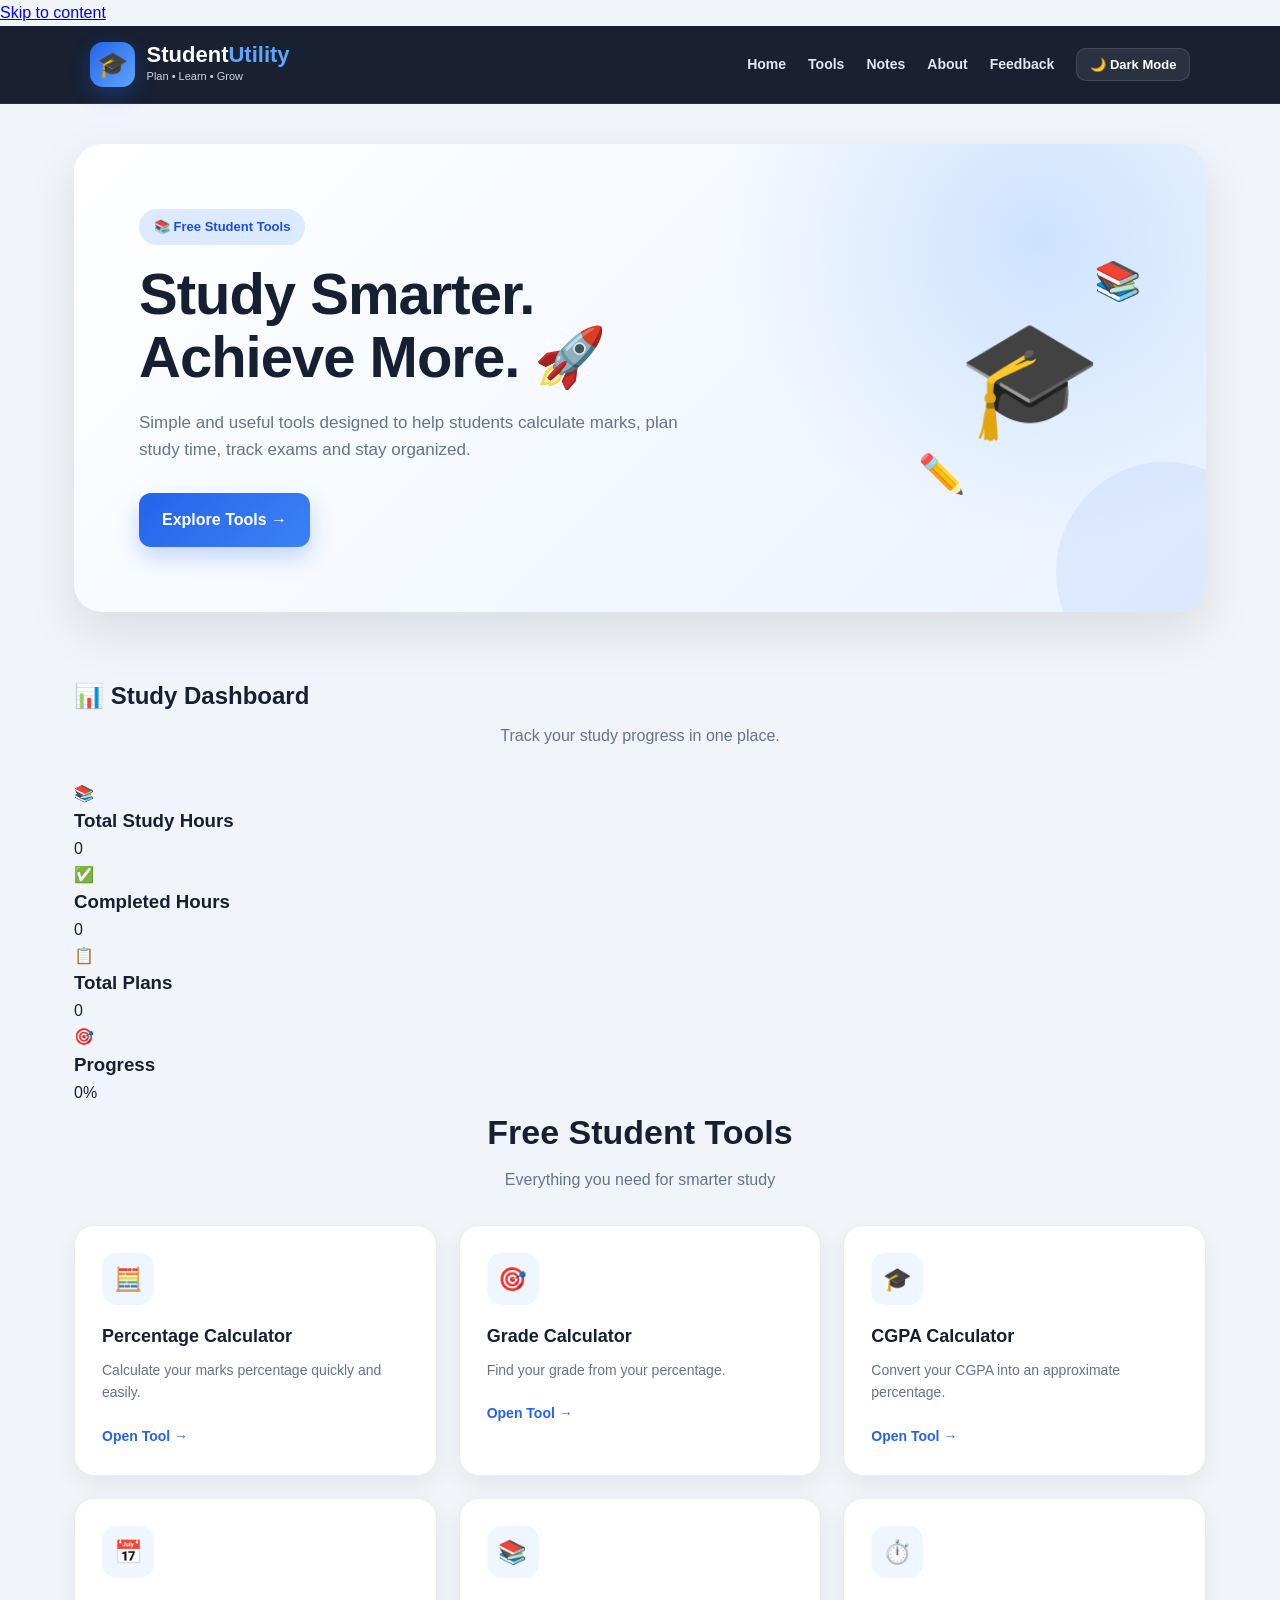
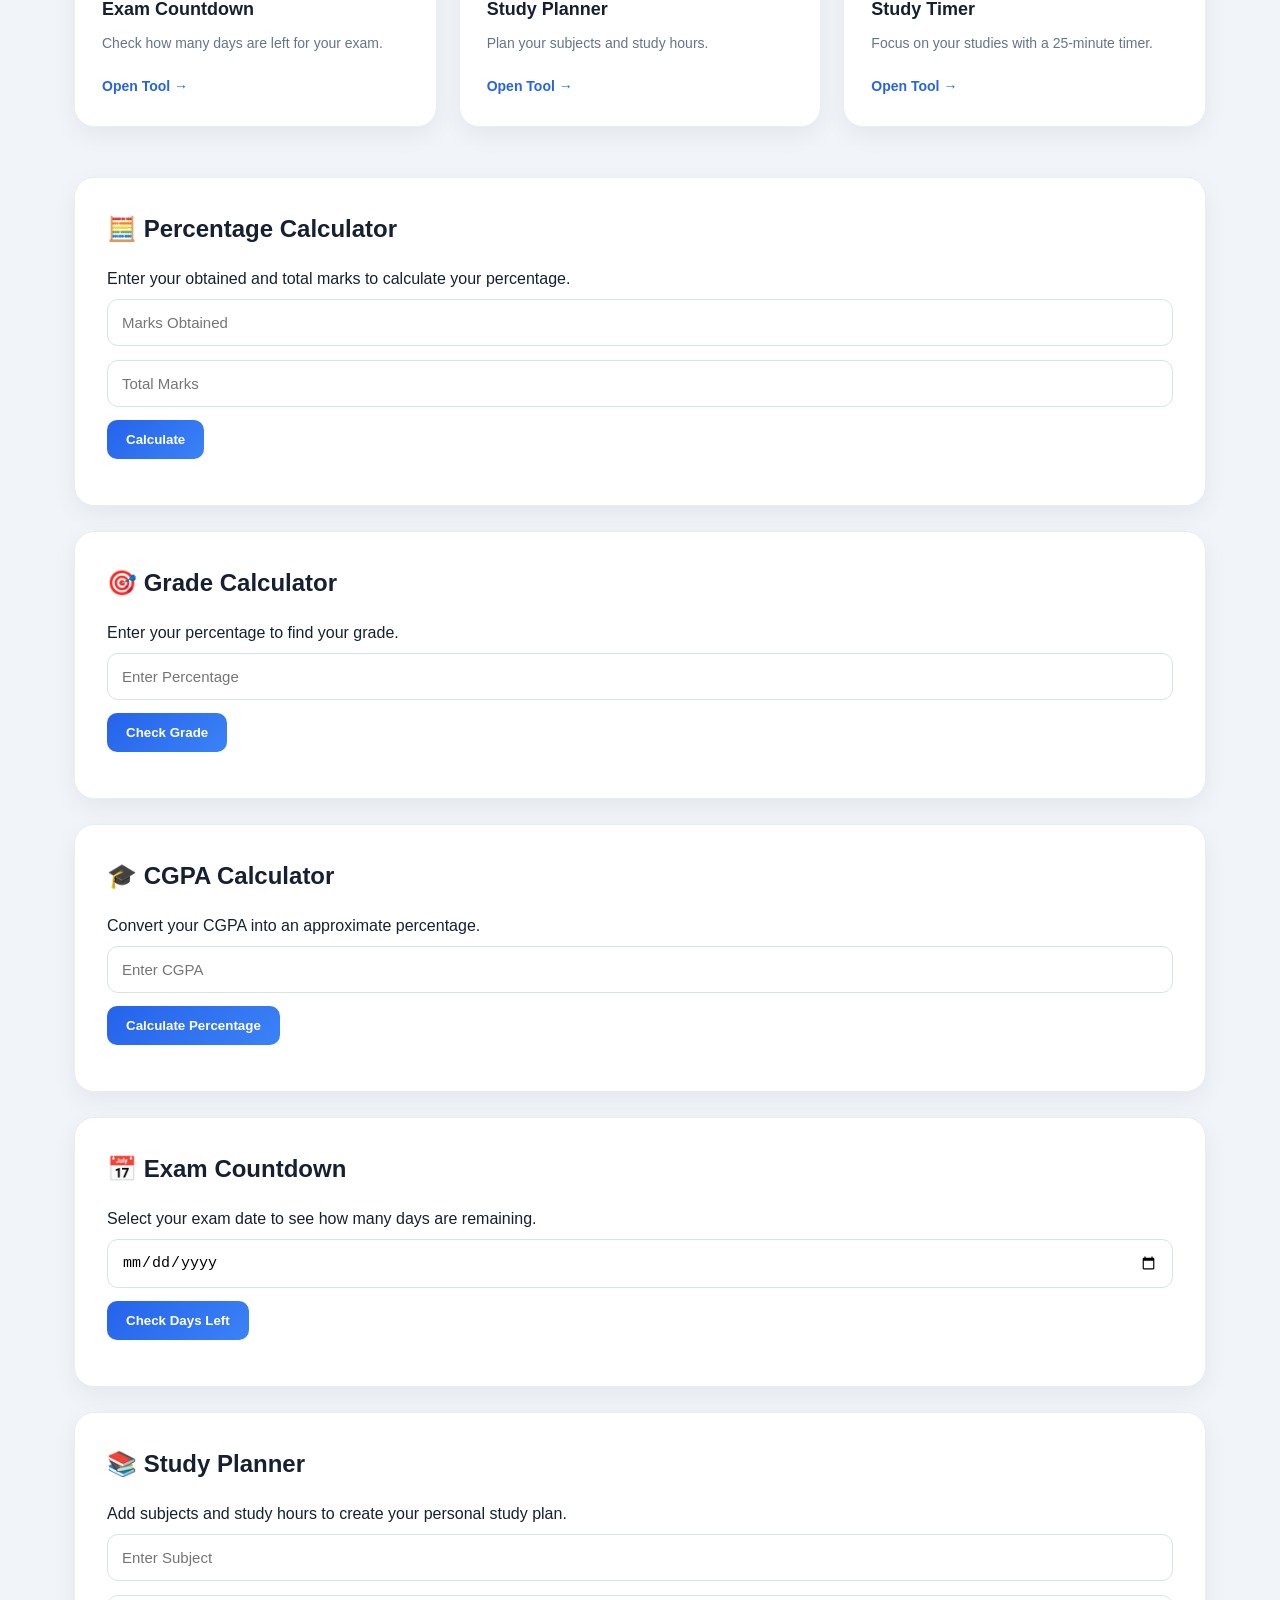
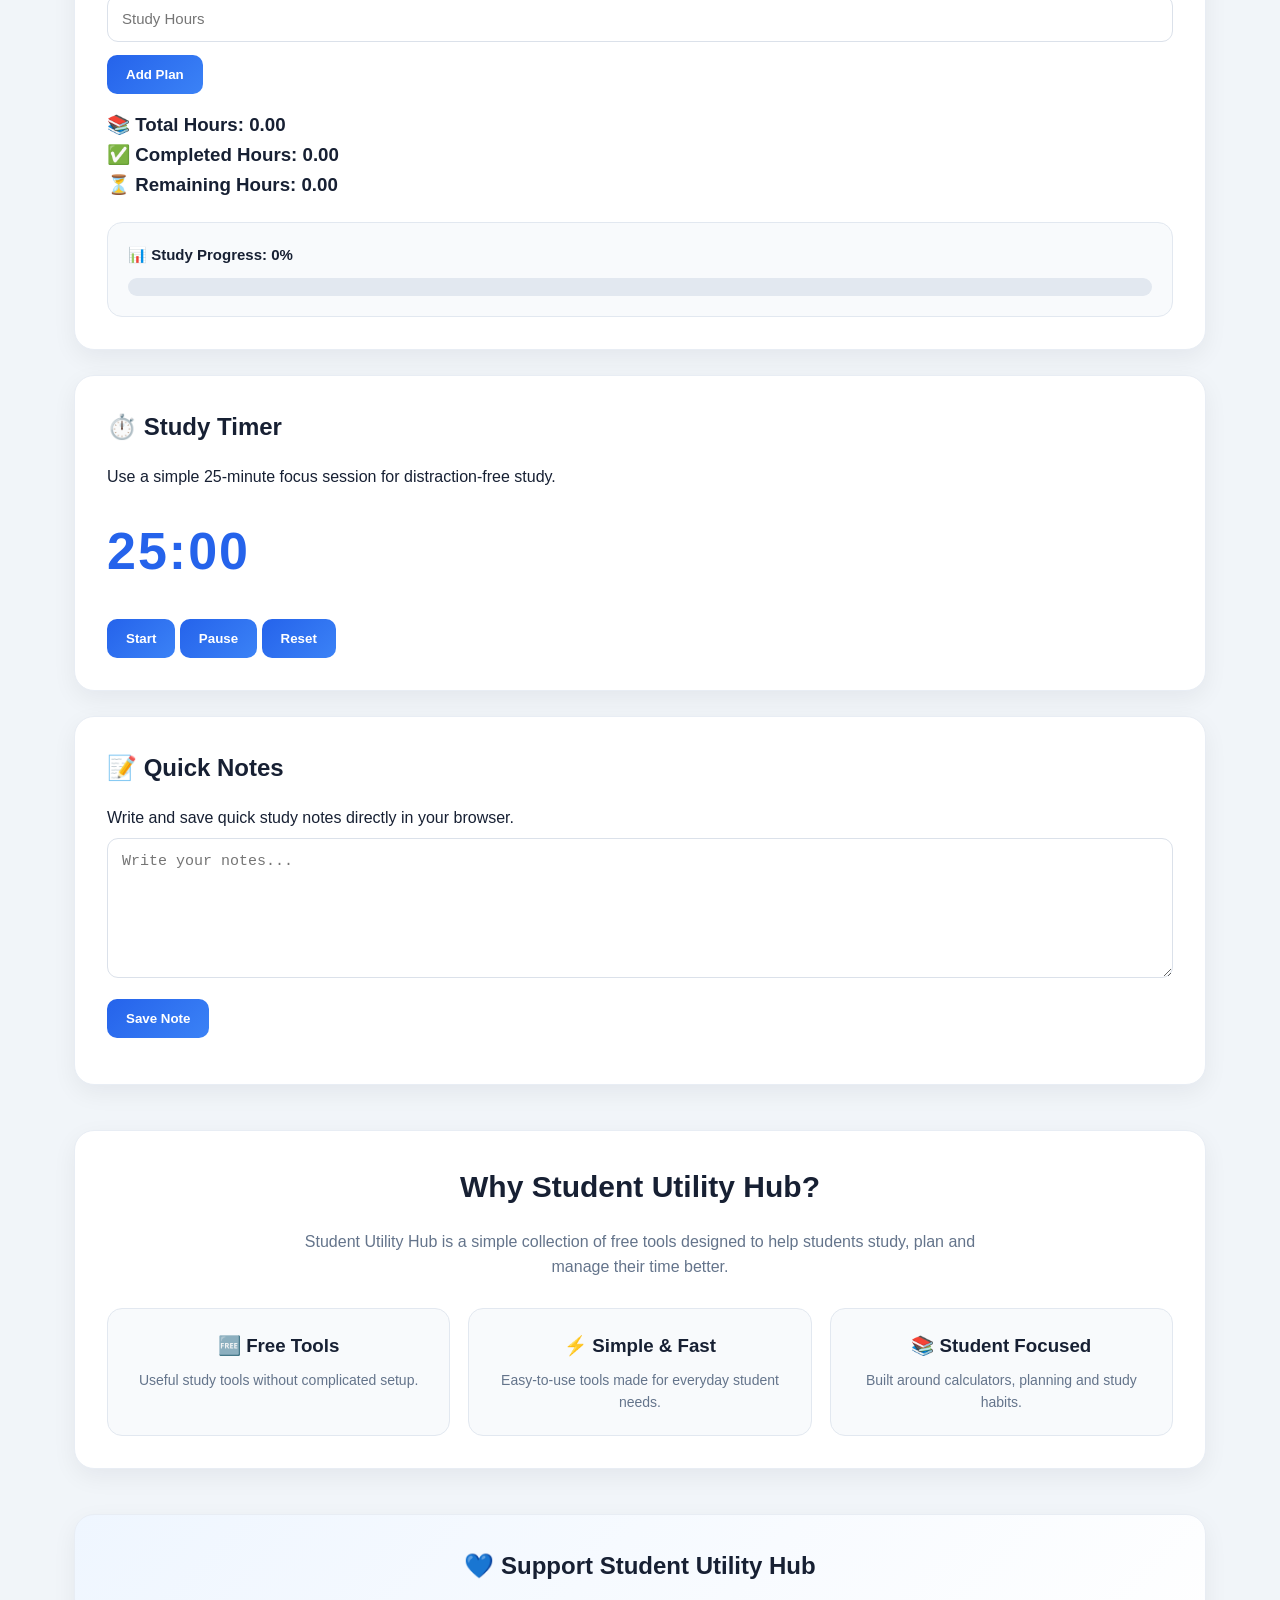
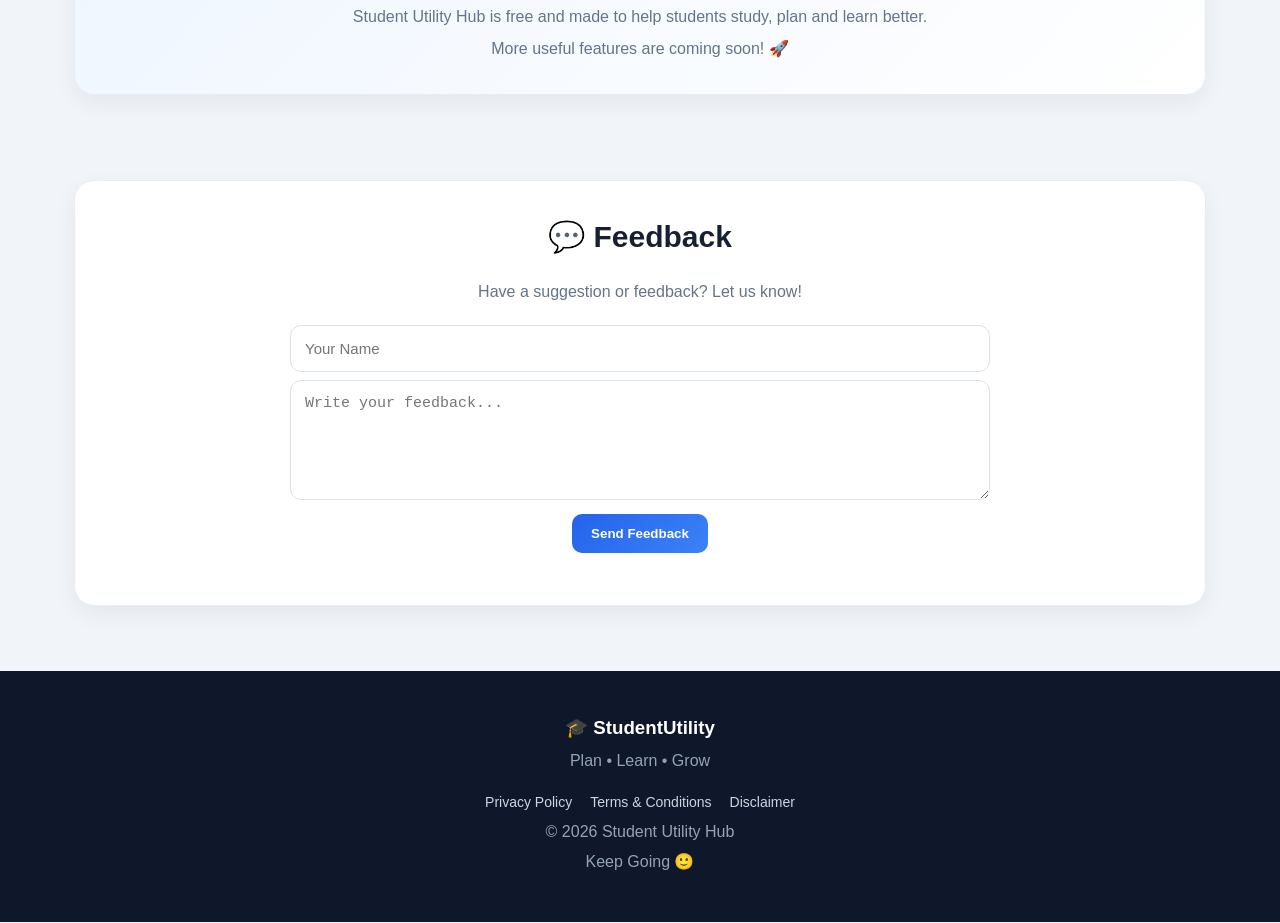
==== commit a04fd542: "Update index.html" ====
--- a/index.html
+++ b/index.html
@@ -201,7 +201,45 @@
         </div>
 
     </section>
-
+<!-- STUDY DASHBOARD -->
+
+<section class="dashboard" id="dashboard">
+
+    <h2>📊 Study Dashboard</h2>
+
+    <p class="section-subtitle">
+        Track your study progress in one place.
+    </p>
+
+    <div class="dashboard-cards">
+
+        <div class="dashboard-card">
+            <div class="dashboard-icon">📚</div>
+            <h3>Total Study Hours</h3>
+            <p id="dashboardHours">0</p>
+        </div>
+
+        <div class="dashboard-card">
+            <div class="dashboard-icon">✅</div>
+            <h3>Completed Hours</h3>
+            <p id="dashboardCompleted">0</p>
+        </div>
+
+        <div class="dashboard-card">
+            <div class="dashboard-icon">📋</div>
+            <h3>Total Plans</h3>
+            <p id="dashboardPlans">0</p>
+        </div>
+
+        <div class="dashboard-card">
+            <div class="dashboard-icon">🎯</div>
+            <h3>Progress</h3>
+            <p id="dashboardProgress">0%</p>
+        </div>
+
+    </div>
+
+</section>
 
 
     <!-- =========================
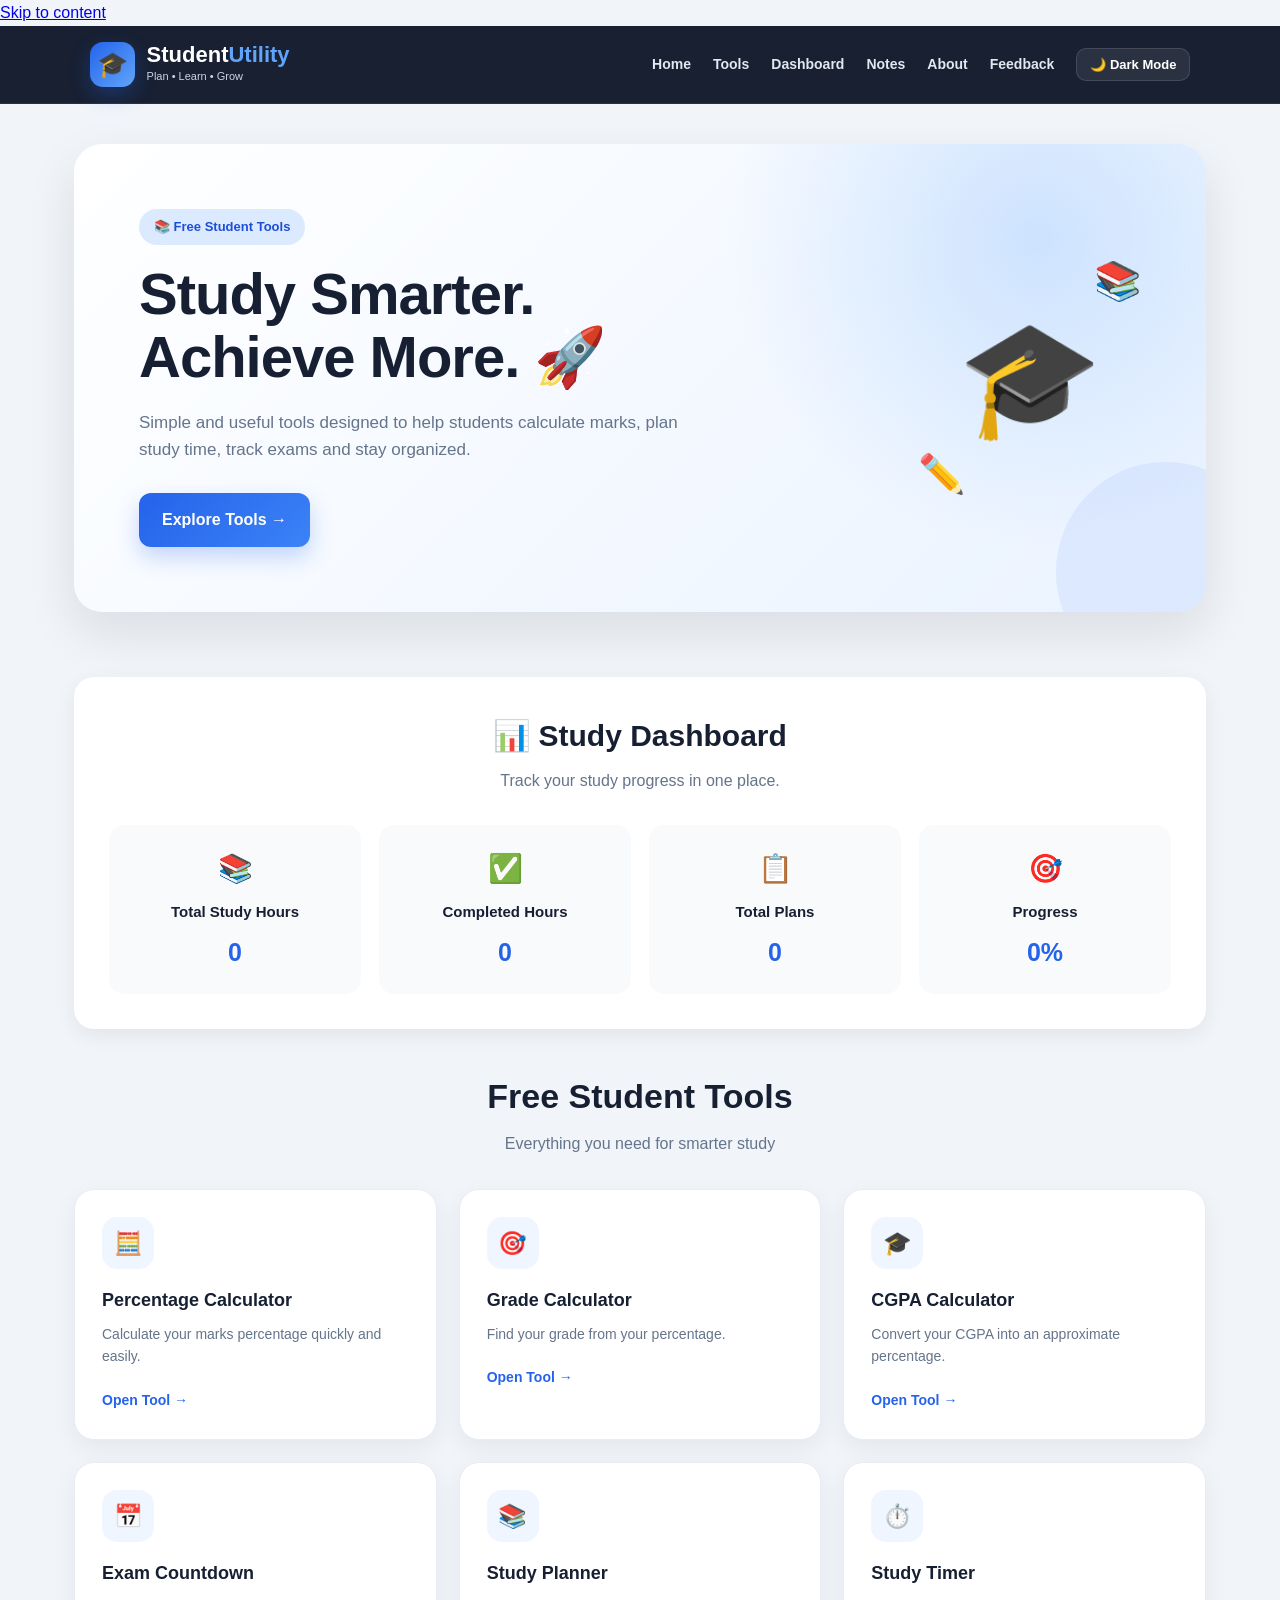
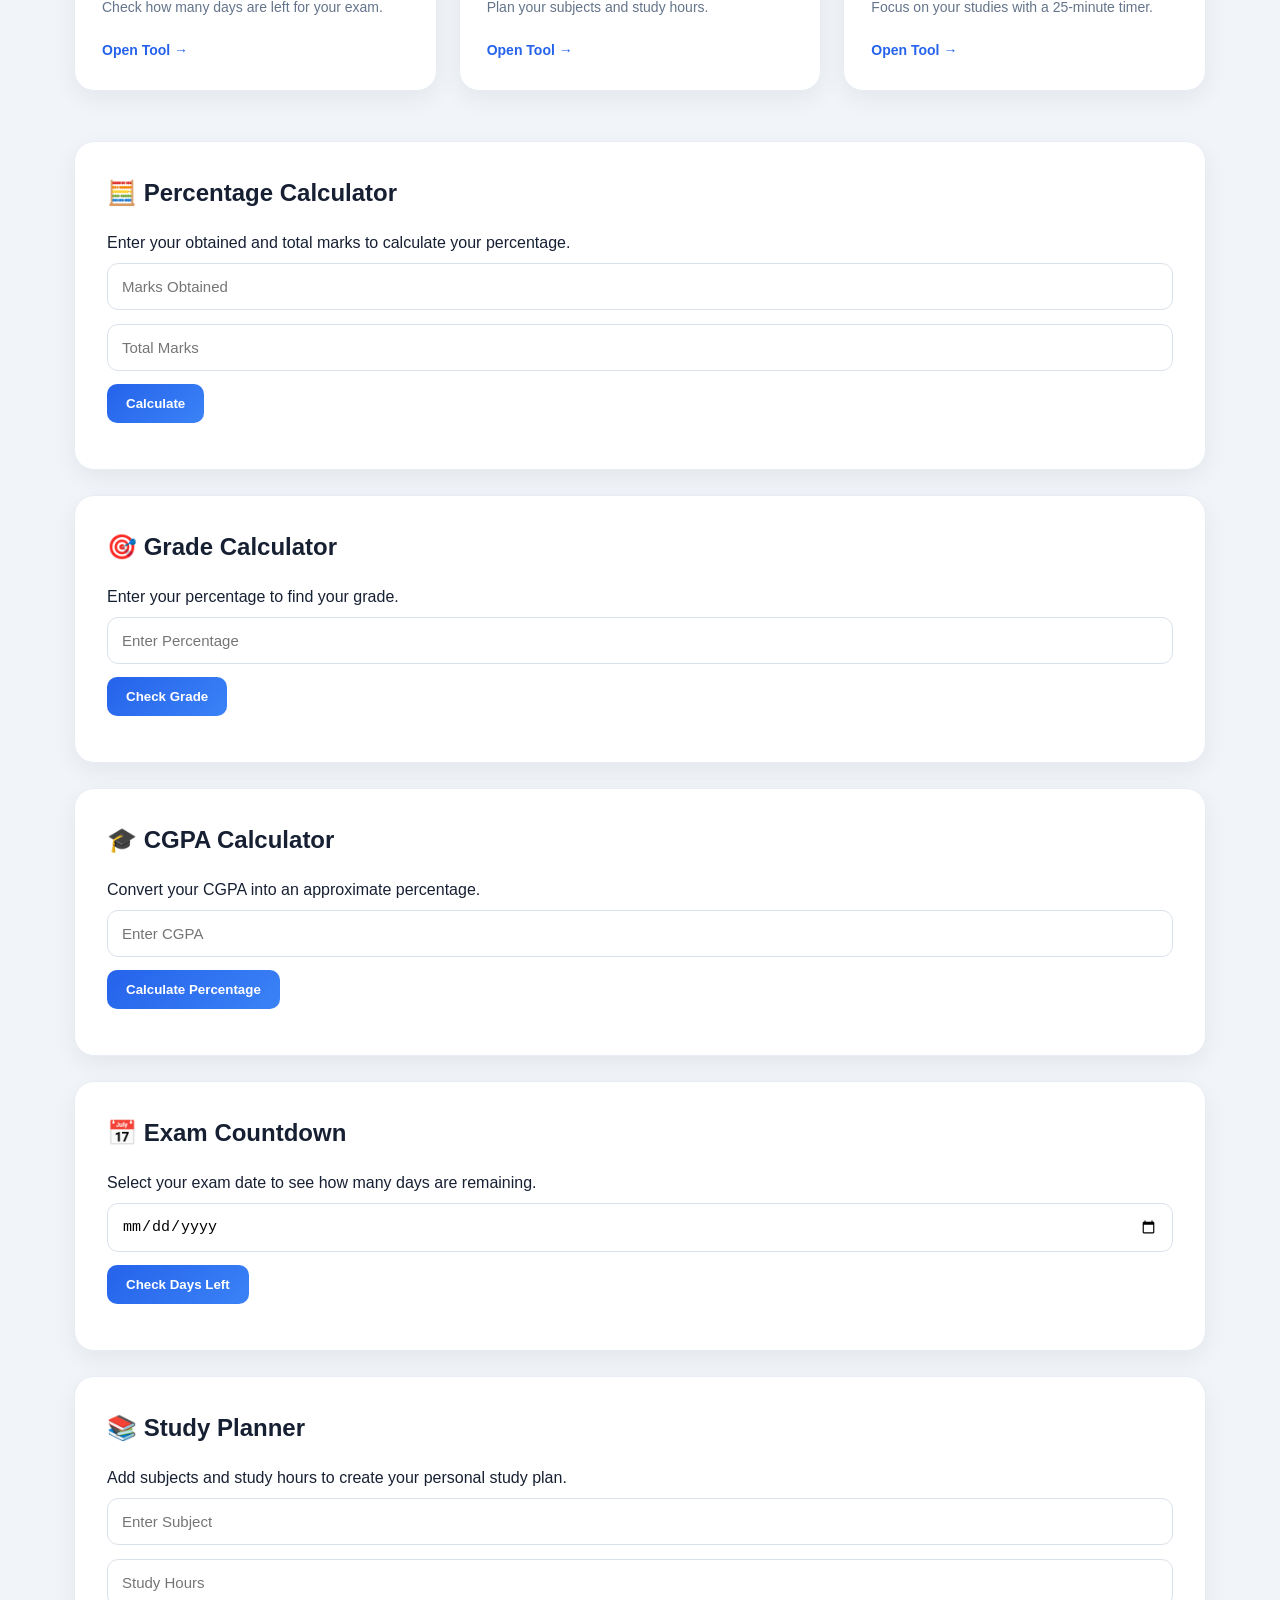
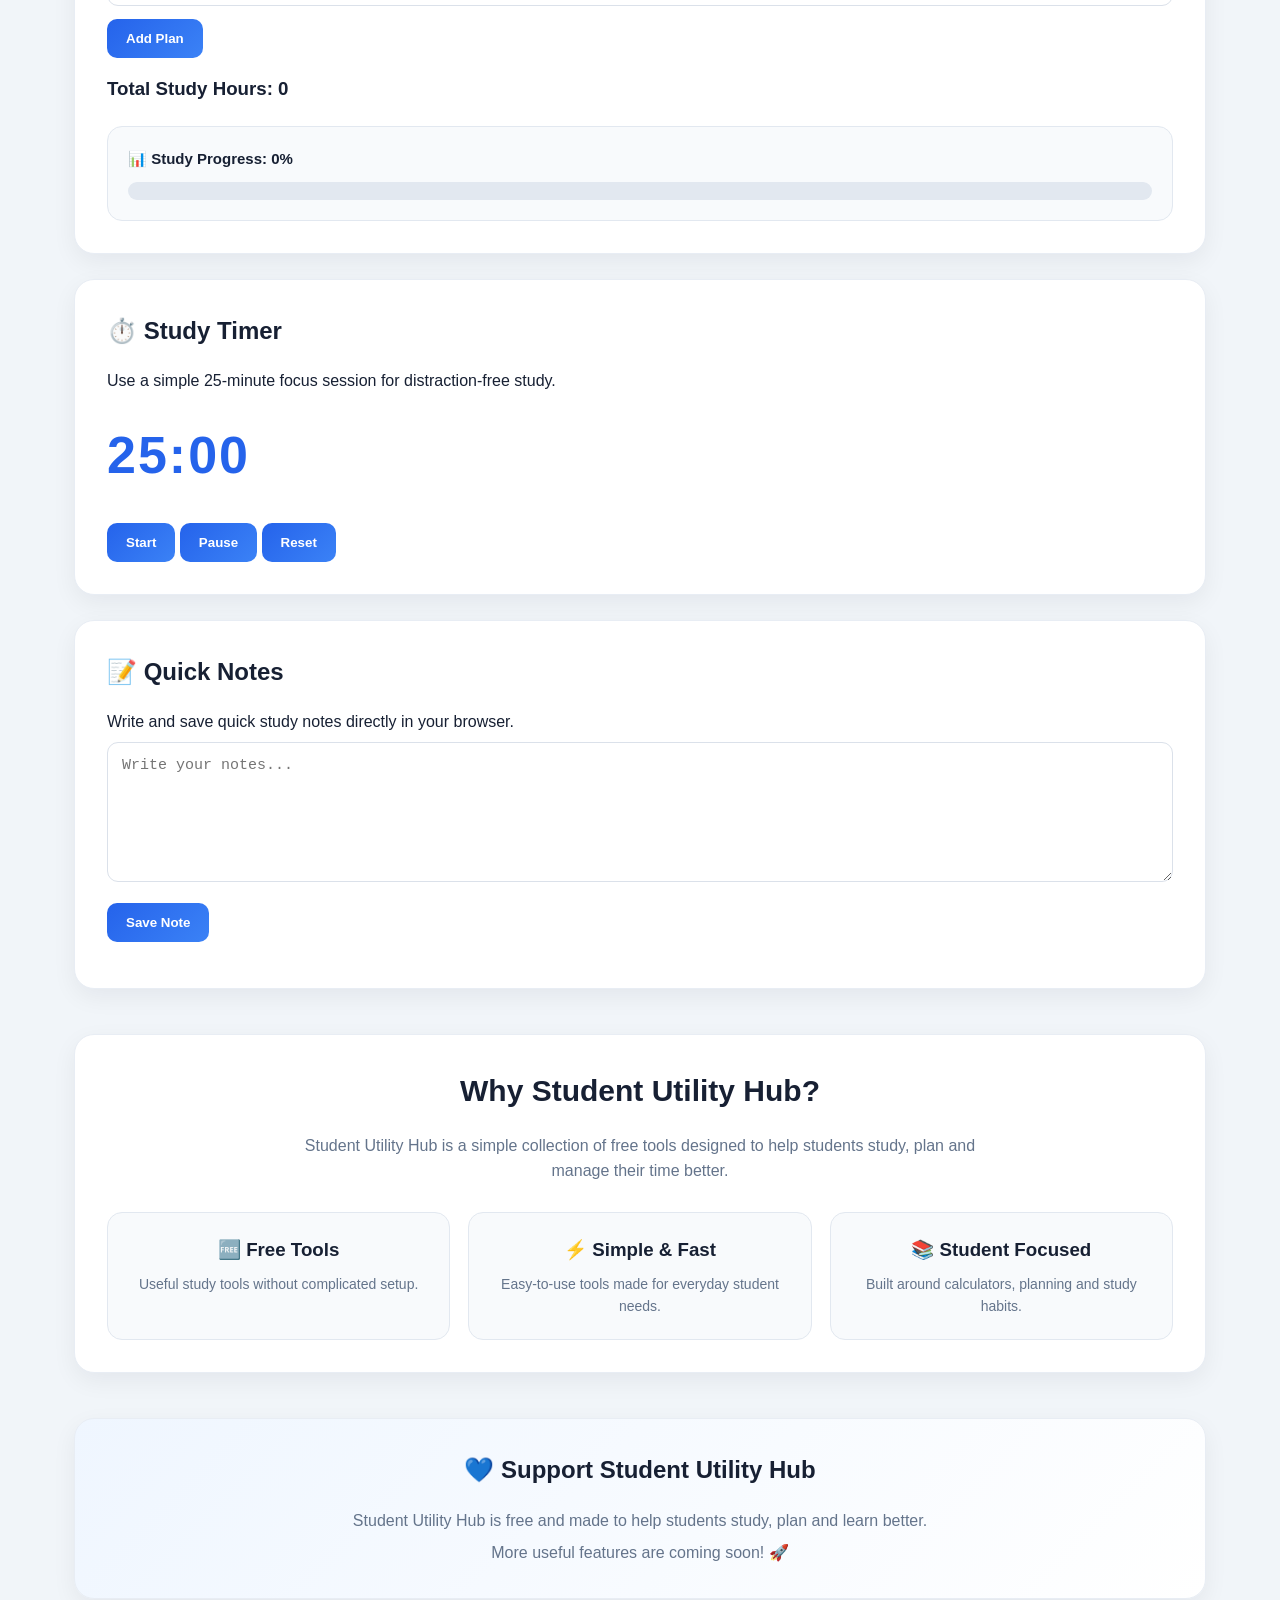
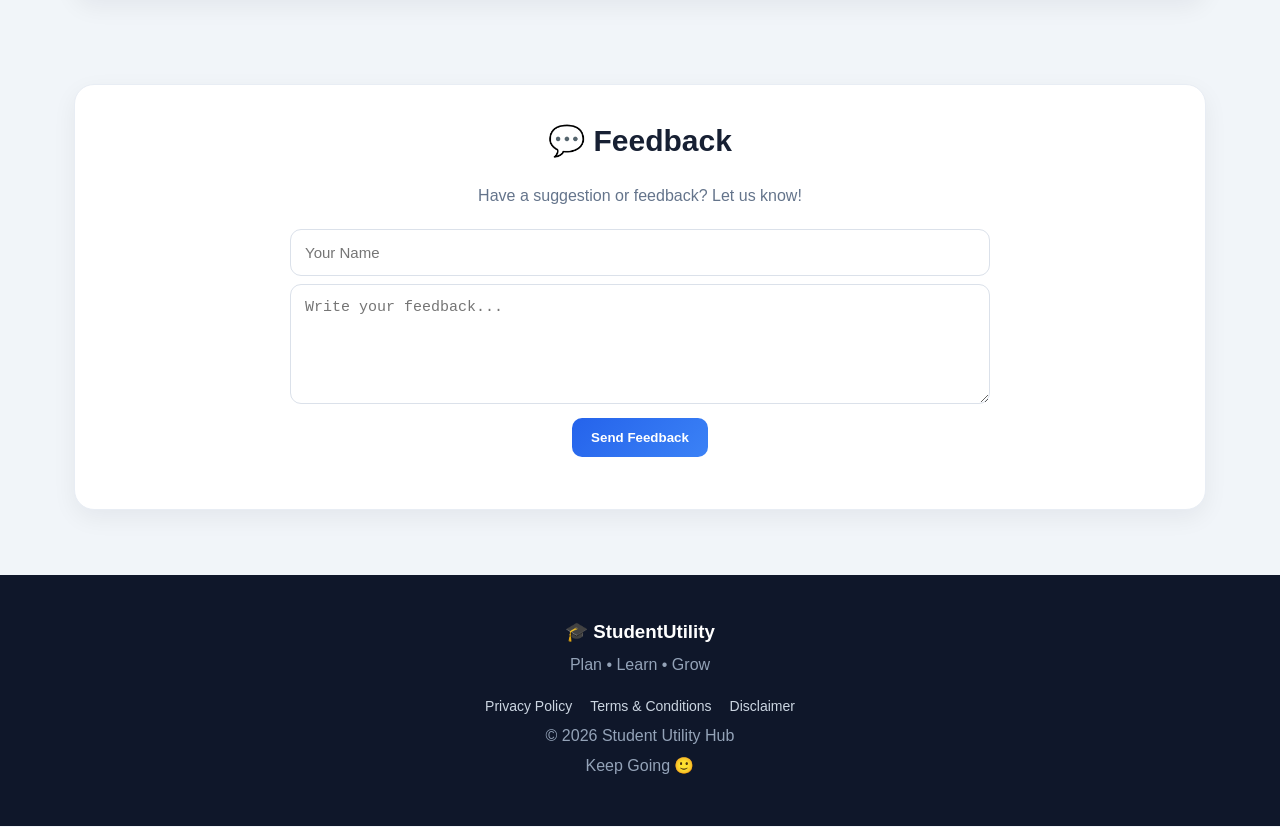
==== commit dfbdcd75: "Update index.html" ====
--- a/index.html
+++ b/index.html
@@ -102,7 +102,7 @@
         <a href="#tools">
             Tools
         </a>
-
+<a href="#dashboard">Dashboard</a>
         <a href="#notes">
             Notes
         </a>
--- a/style.css
+++ b/style.css
@@ -1022,3 +1022,91 @@
         gap: 8px;
     }
 }
+/* =========================
+   STEP 57 - STUDY DASHBOARD
+========================= */
+
+.dashboard {
+    background: white;
+    padding: 35px;
+    margin-top: 40px;
+    margin-bottom: 40px;
+    border-radius: 20px;
+    text-align: center;
+    box-shadow: 0 6px 20px rgba(0, 0, 0, 0.07);
+}
+
+.dashboard h2 {
+    font-size: 30px;
+    margin-bottom: 8px;
+}
+
+.dashboard-cards {
+    display: grid;
+    grid-template-columns: repeat(4, 1fr);
+    gap: 18px;
+    margin-top: 25px;
+}
+
+.dashboard-card {
+    background: #f8fafc;
+    padding: 22px 15px;
+    border-radius: 15px;
+    transition: 0.25s ease;
+}
+
+.dashboard-card:hover {
+    transform: translateY(-4px);
+}
+
+.dashboard-icon {
+    font-size: 28px;
+    margin-bottom: 8px;
+}
+
+.dashboard-card h3 {
+    font-size: 15px;
+    margin-bottom: 8px;
+}
+
+.dashboard-card p {
+    font-size: 25px;
+    font-weight: bold;
+    color: #2563eb;
+}
+
+
+/* DARK MODE */
+
+body.dark-mode .dashboard {
+    background: #1e293b;
+}
+
+body.dark-mode .dashboard-card {
+    background: #172554;
+}
+
+body.dark-mode .dashboard-card p {
+    color: #60a5fa;
+}
+
+
+/* MOBILE */
+
+@media (max-width: 750px) {
+
+    .dashboard {
+        padding: 25px 18px;
+    }
+
+    .dashboard-cards {
+        grid-template-columns: repeat(2, 1fr);
+    }
+}
+
+@media (max-width: 450px) {
+
+    .dashboard-cards {
+        grid-template-columns: 1fr;
+    }
+}
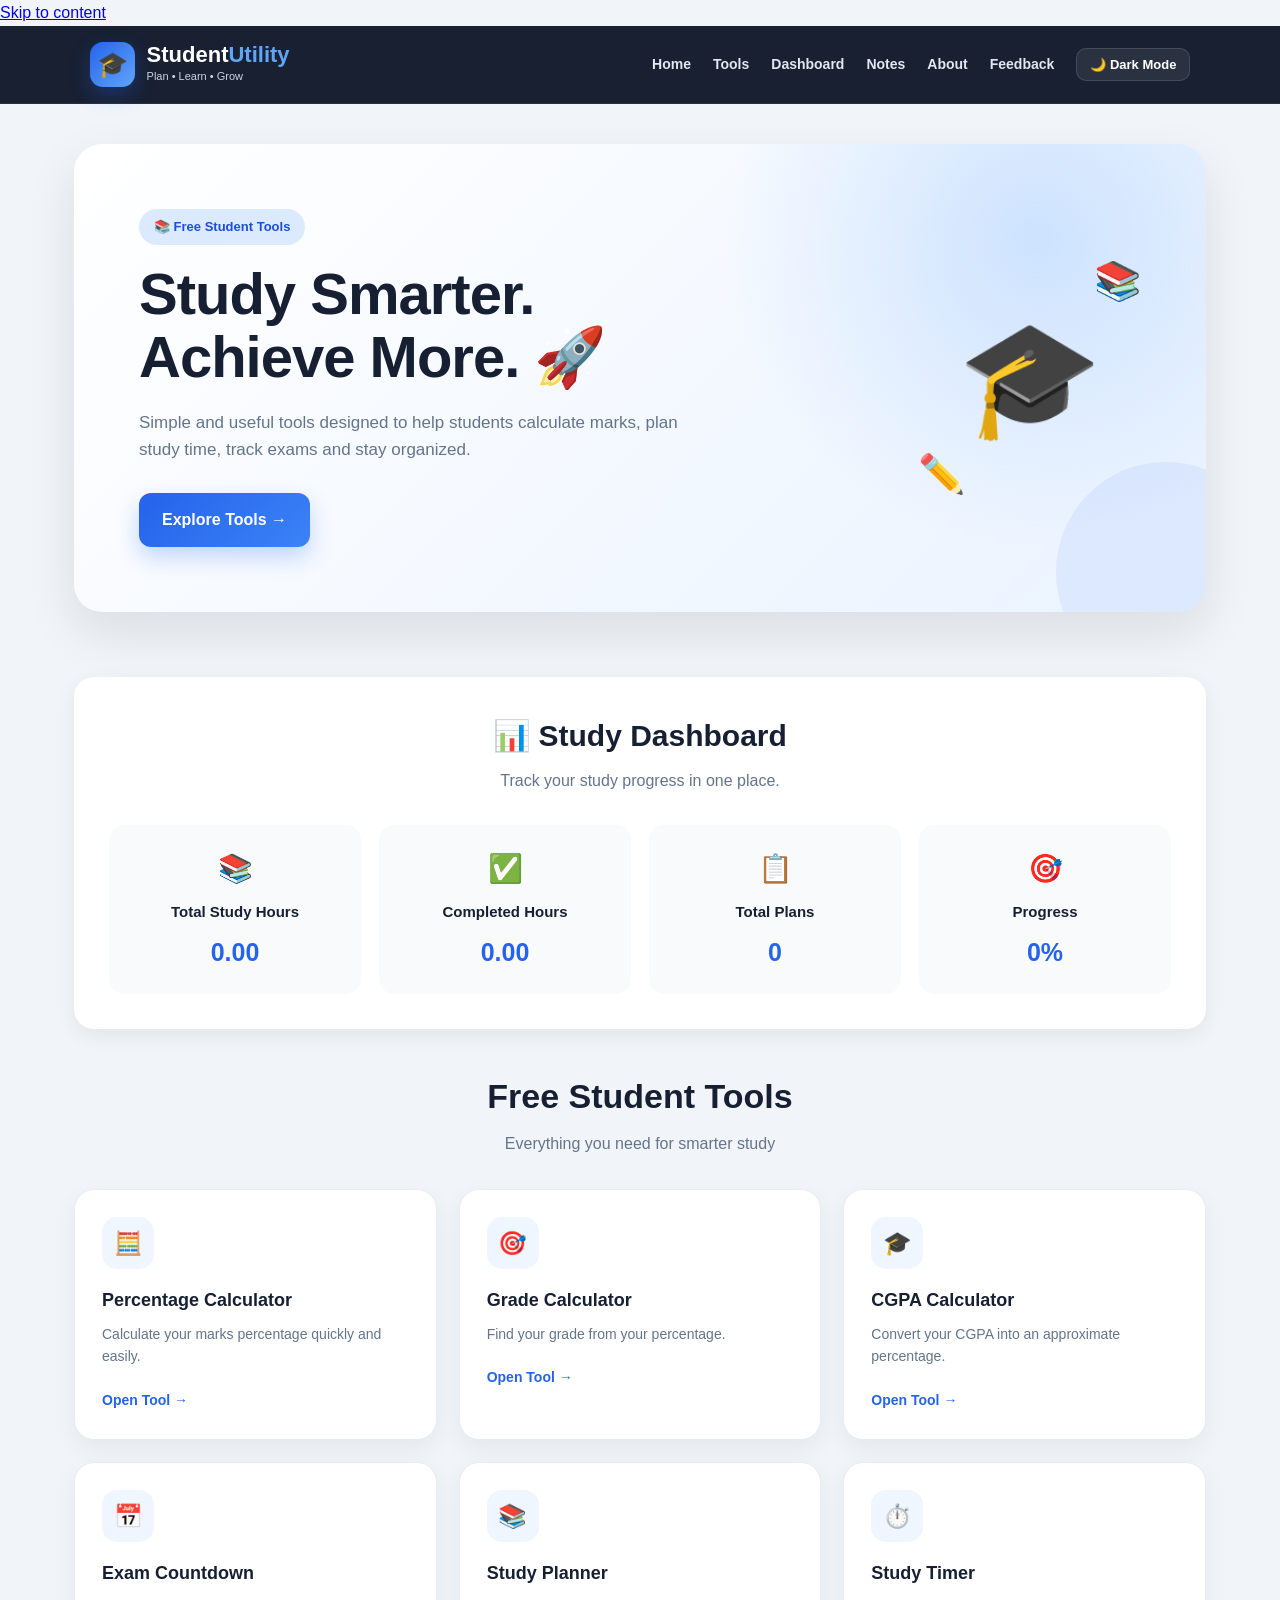
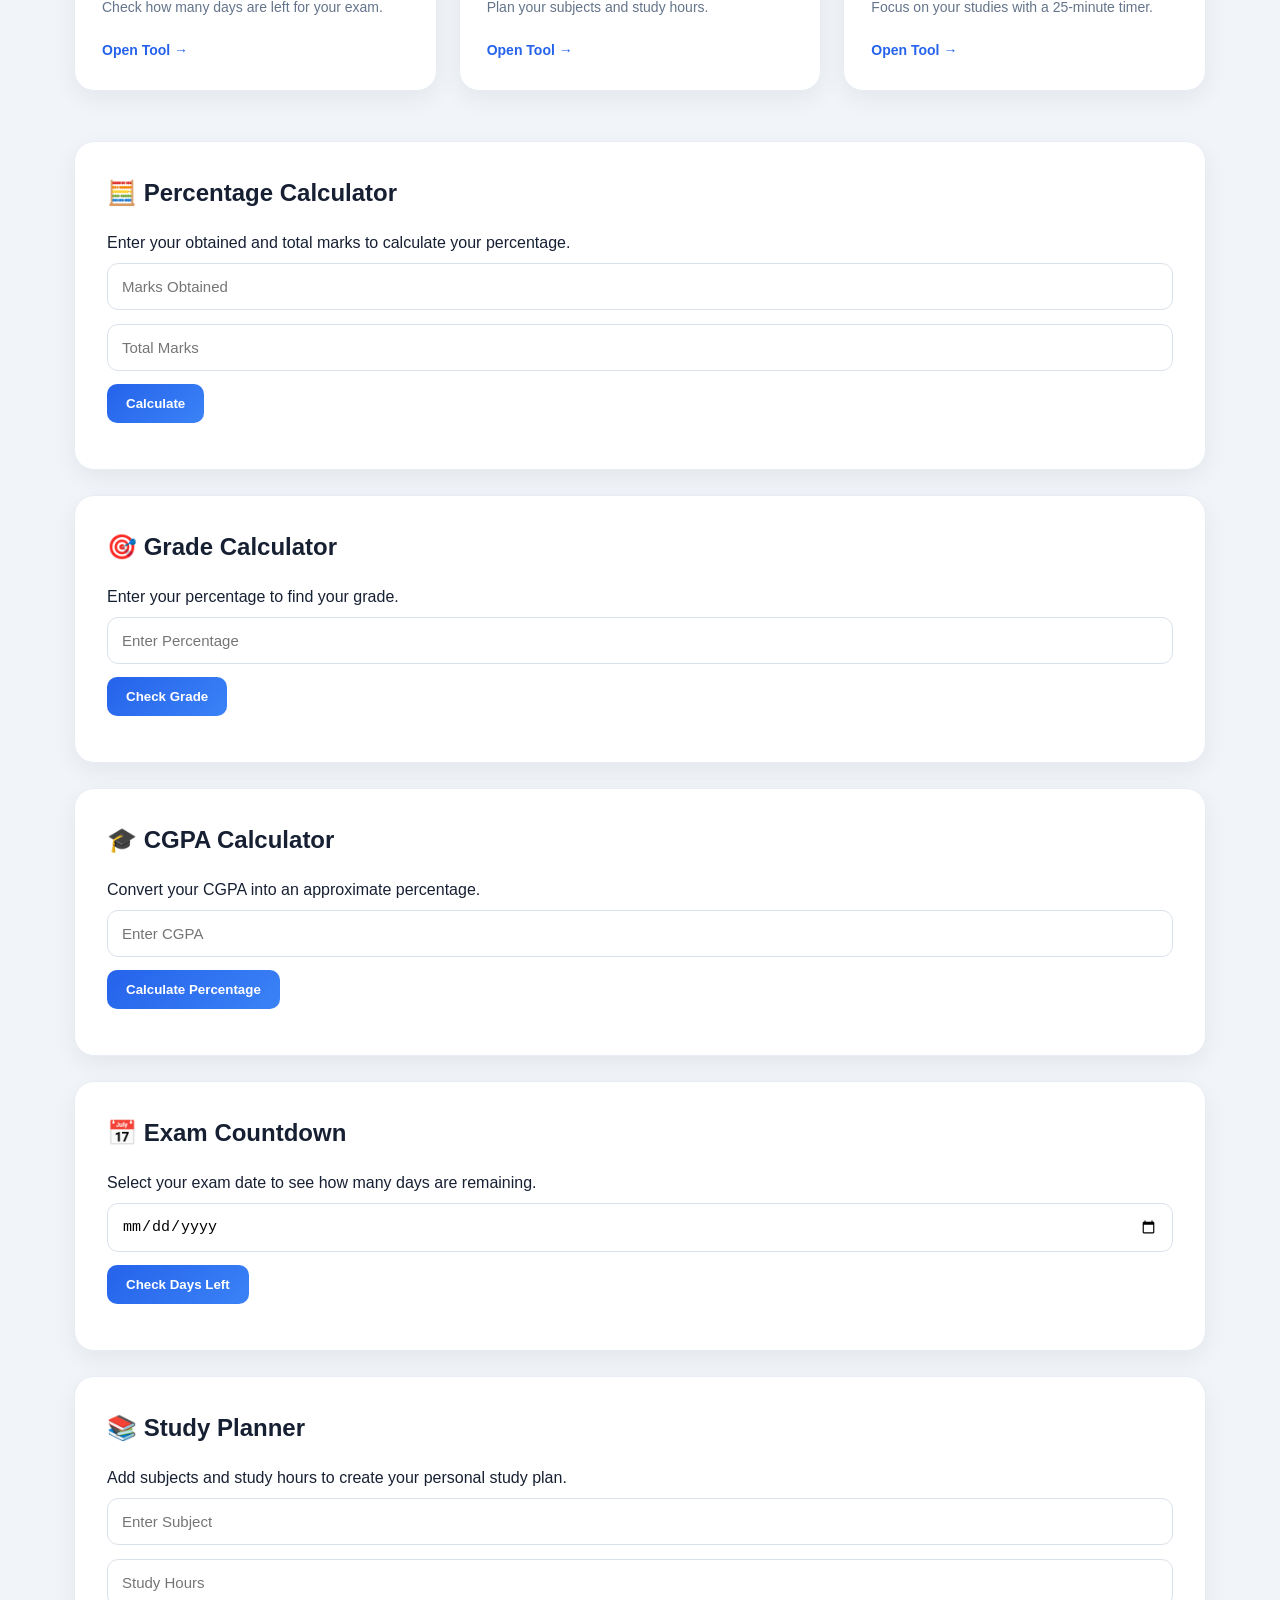
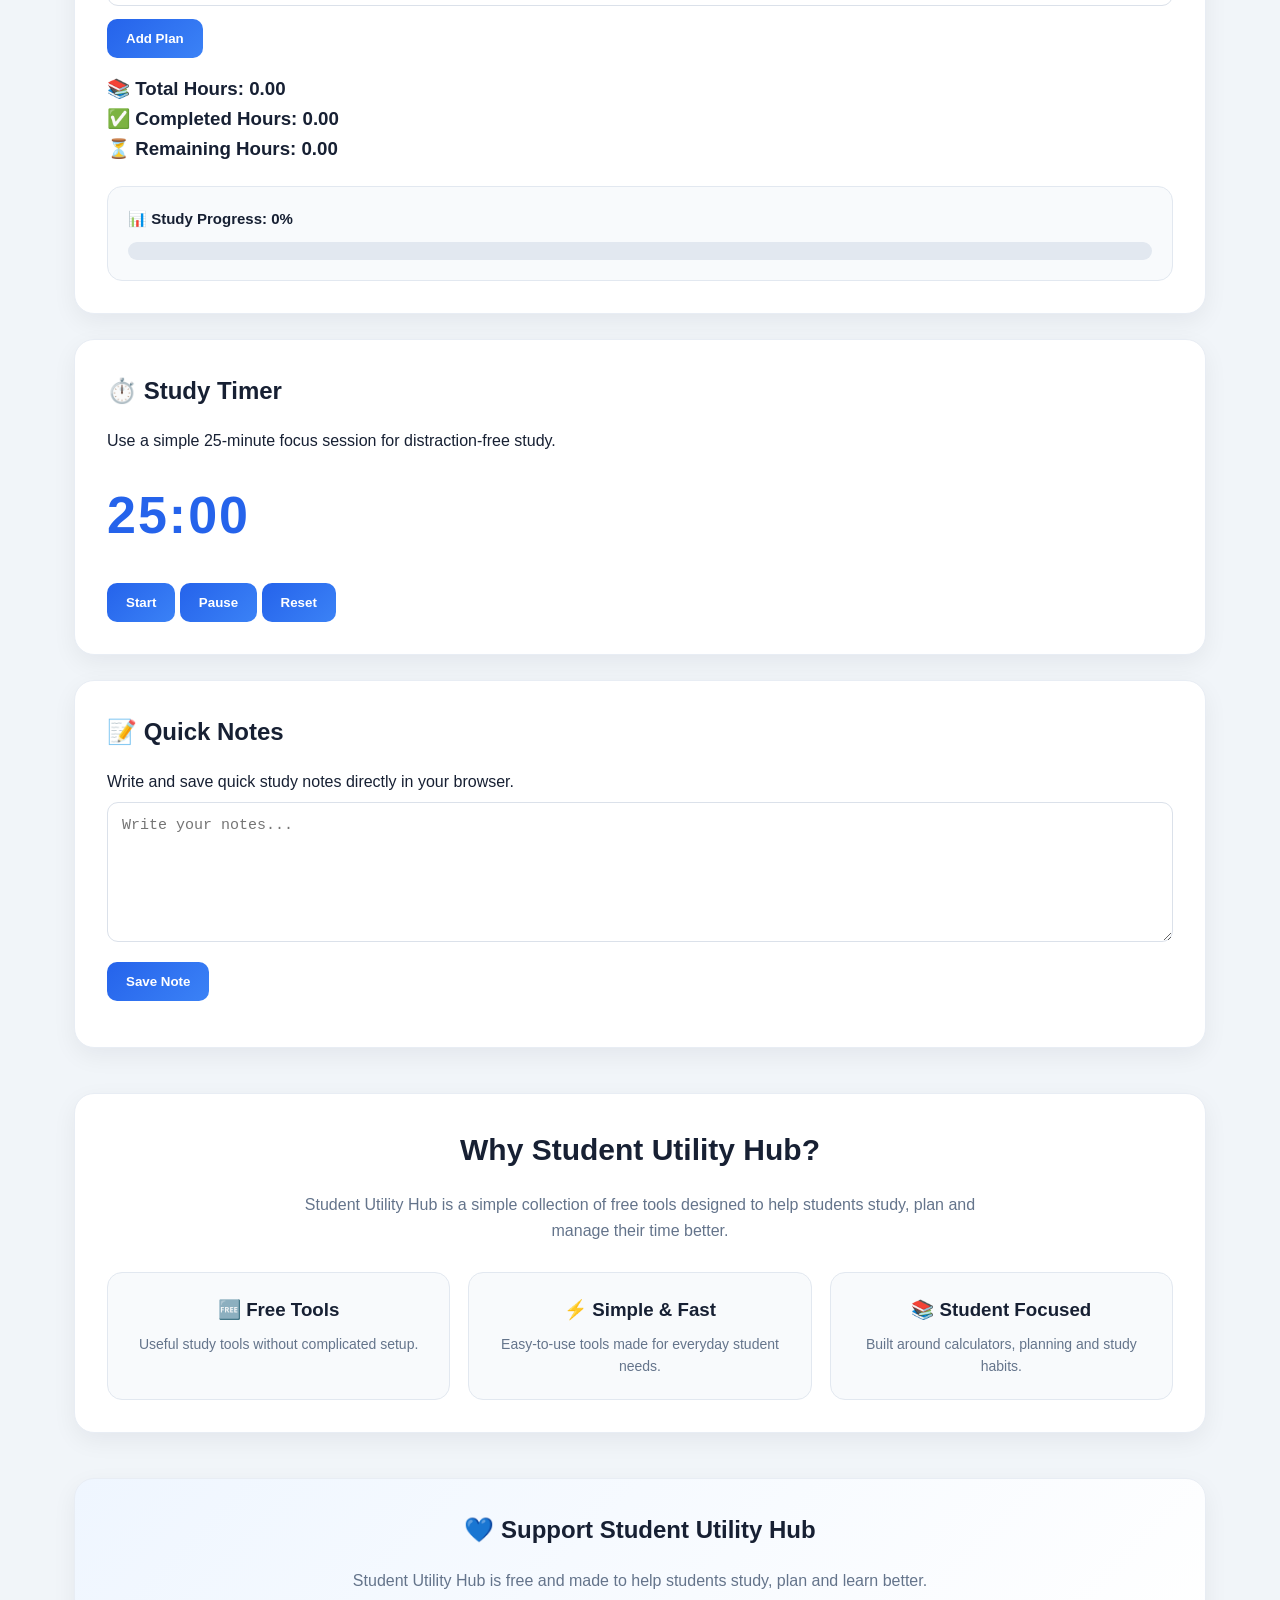
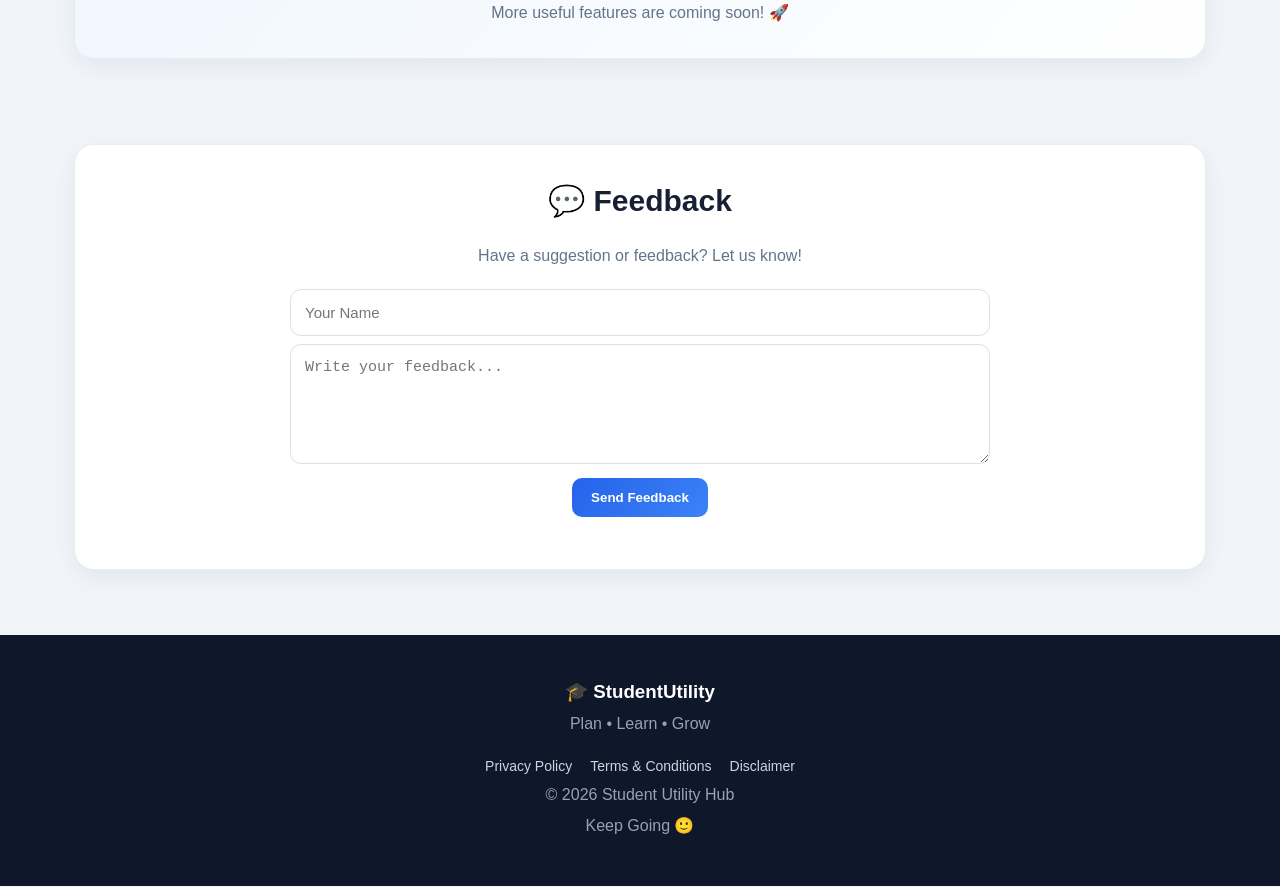
==== commit f98a6c59: "Update index.html" ====
--- a/index.html
+++ b/index.html
@@ -981,9 +981,7 @@
 
 <!-- JavaScript -->
 
-<script src="script.js"></script>
-
-
+<script src="script.js?v=2"></script>
 </body>
 
 </html>
